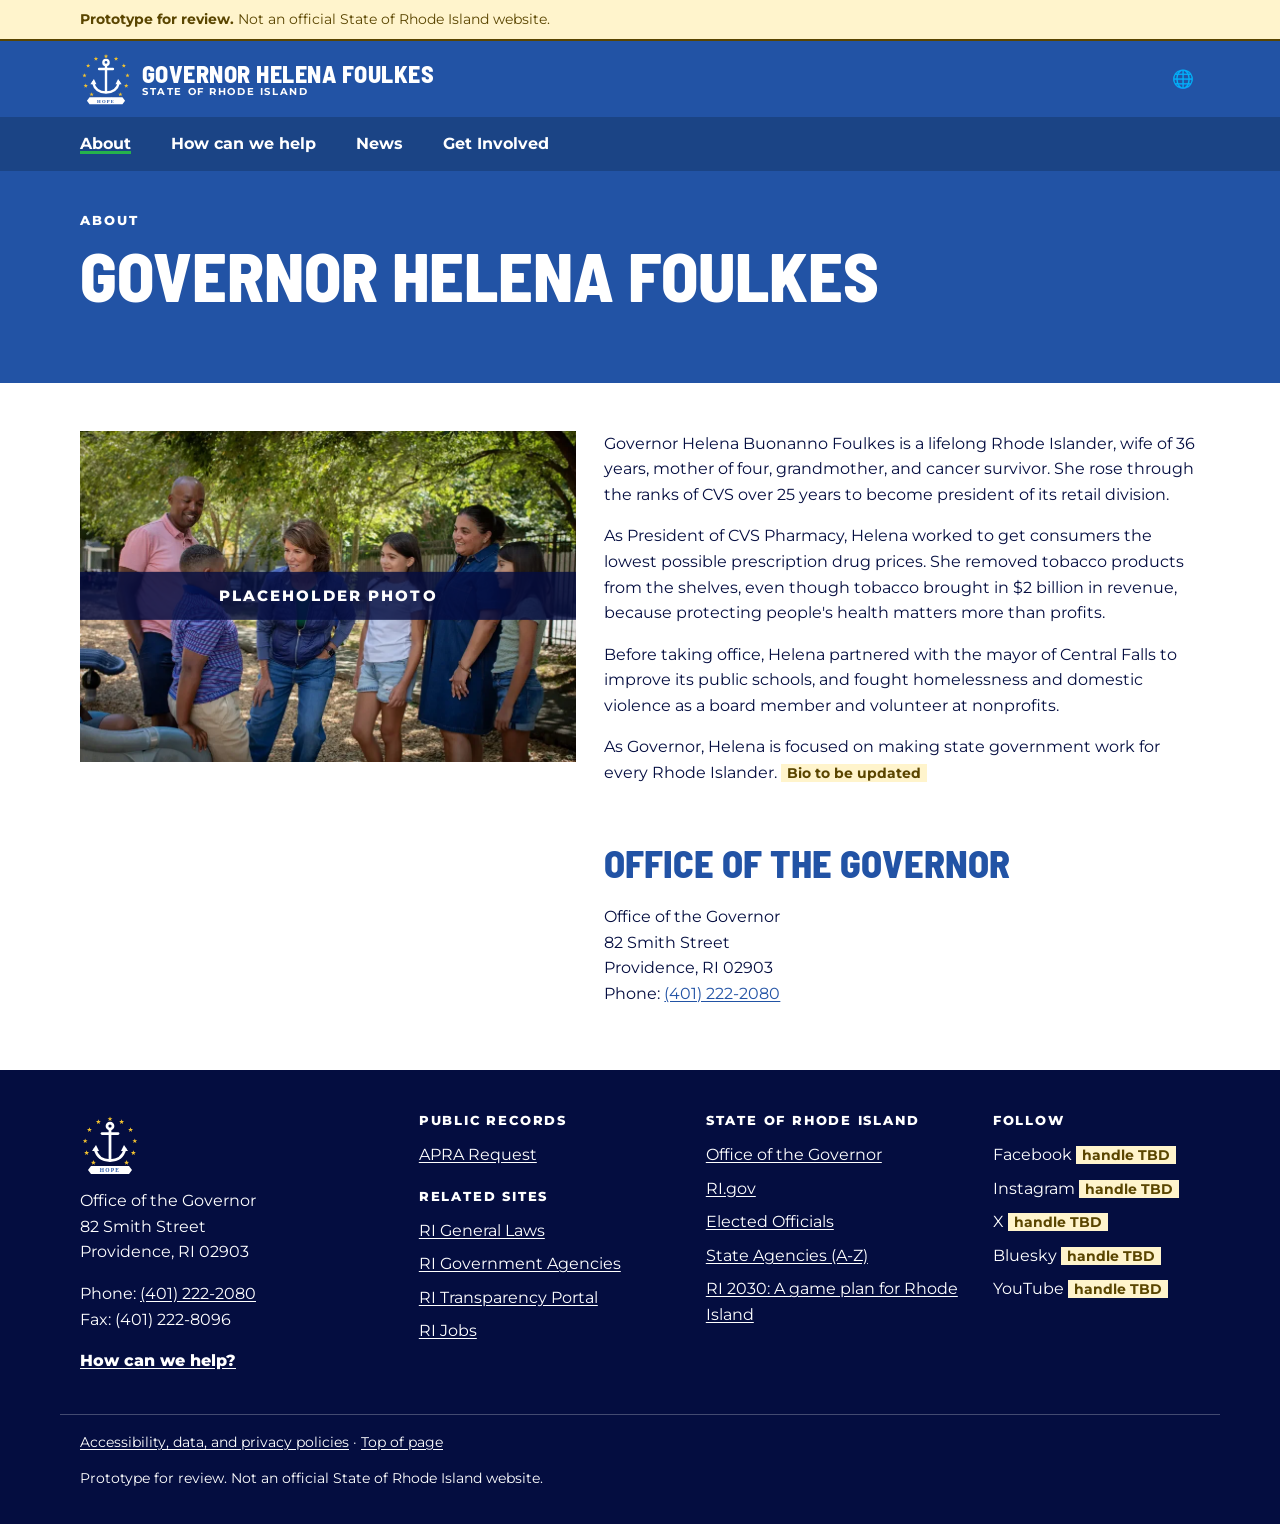
==== about/index.html @ f4bfc897 "First build of the governor.ri.gov prototype Home, About, How can we help, Invite the Governor, News" ====
<!doctype html>
<html lang="en" class="no-js">
<head>
<meta charset="utf-8">
<meta name="viewport" content="width=device-width, initial-scale=1, viewport-fit=cover">
<meta name="robots" content="noindex, nofollow">
<title>About | Governor Helena Foulkes</title>
<meta name="description" content="About Governor Helena Foulkes.">
<link rel="preconnect" href="https://fonts.googleapis.com">
<link rel="preconnect" href="https://fonts.gstatic.com" crossorigin>
<link rel="stylesheet" href="https://fonts.googleapis.com/css2?family=Barlow+Semi+Condensed:wght@600;800&family=Montserrat:wght@400;500;700;800&display=swap">
<link rel="icon" type="image/svg+xml" href="../assets/favicon.svg">
<link rel="stylesheet" href="../assets/site.css">
<script src="../assets/site.js" defer></script>
<script>window.gtranslateSettings={"default_language":"en","native_language_names":true,"languages":["en","ar","zh-CN","zh-TW","fr","it","pl","pt","es","vi","ht","km"],"wrapper_selector":".gtranslate_wrapper","select_language_label":"Language"}</script>
<script src="https://cdn.gtranslate.net/widgets/latest/dropdown.js" defer></script>
</head>
<body>
<a class="skip" href="#main">Skip to main content</a>

<section class="proto-banner" aria-label="Prototype notice">
  <div class="wrap"><strong>Prototype for review.</strong> Not an official State of Rhode Island website.</div>
</section>

<header class="top">
  <div class="wrap top-row">
    <a class="brand" href="../">
      <img src="../assets/logo-on-blue.svg" alt="" width="52" height="54">
      <span class="brand-text"><span class="brand-name">Governor Helena Foulkes</span><span class="brand-sub">State of Rhode Island</span></span>
    </a>
    <div class="top-tools">
      <div class="lang-picker" role="group" aria-label="Translate this page"><span class="lang-icon" aria-hidden="true">&#127760;</span><div class="gtranslate_wrapper"></div></div>
      <button class="menu-btn" type="button" aria-expanded="false" aria-controls="site-nav">Menu</button>
    </div>
  </div>
  <nav id="site-nav" class="site-nav" aria-label="Main">
    <div class="wrap">
      <ul>
          <li><a href="../about/" aria-current="page">About</a></li>
          <li><a href="../how-can-we-help/">How can we help</a></li>
          <li><a href="../news/">News</a></li>
          <li><a href="../get-involved/">Get Involved</a></li>
      </ul>
    </div>
  </nav>
</header>

<main id="main" tabindex="-1">

<section class="page-head"><div class="wrap"><p class="eyebrow">About</p><h1>Governor Helena Foulkes</h1></div></section>
<section class="band"><div class="wrap about-grid">
  <figure class="about-photo">
    <img src="../assets/img/about-placeholder.webp" alt="Placeholder photo of Governor Foulkes talking with a family at a park" width="1000" height="667">
    <figcaption class="ph-label">Placeholder photo</figcaption>
  </figure>
  <div class="prose">
    <p>Governor Helena Buonanno Foulkes is a lifelong Rhode Islander, wife of 36 years, mother of four, grandmother, and cancer survivor. She rose through the ranks of CVS over 25 years to become president of its retail division.</p>
    <p>As President of CVS Pharmacy, Helena worked to get consumers the lowest possible prescription drug prices. She removed tobacco products from the shelves, even though tobacco brought in $2 billion in revenue, because protecting people's health matters more than profits.</p>
    <p>Before taking office, Helena partnered with the mayor of Central Falls to improve its public schools, and fought homelessness and domestic violence as a board member and volunteer at nonprofits.</p>
    <p>As Governor, Helena is focused on making state government work for every Rhode Islander. <span class="ph">Bio to be updated</span></p>
    <h2>Office of the Governor</h2>
    <p>Office of the Governor<br>82 Smith Street<br>Providence, RI 02903<br>Phone: <a href="tel:+14012222080">(401) 222-2080</a></p>
  </div>
</div></section>

</main>

<footer class="foot">
  <div class="wrap foot-grid">
    <div class="foot-brand">
      <img src="../assets/logo-on-blue.svg" alt="" width="64" height="66">
      <p class="foot-office">Office of the Governor<br>82 Smith Street<br>Providence, RI 02903</p>
      <p>Phone: <a href="tel:+14012222080">(401) 222-2080</a><br>Fax: (401) 222-8096</p>
      <p><a class="foot-cta" href="../how-can-we-help/">How can we help?</a></p>
    </div>
    <div>
      <h2 class="foot-h">Public records</h2>
      <ul><li><a href="https://governor.ri.gov/apra-request">APRA Request</a></li></ul>
      <h2 class="foot-h">Related sites</h2>
      <ul><li><a href="http://webserver.rilin.state.ri.us/Statutes/">RI General Laws</a></li><li><a href="https://www.ri.gov/guide/">RI Government Agencies</a></li><li><a href="http://www.transparency.ri.gov/">RI Transparency Portal</a></li><li><a href="https://www.employri.org/">RI Jobs</a></li></ul>
    </div>
    <div>
      <h2 class="foot-h">State of Rhode Island</h2>
      <ul><li><a href="../">Office of the Governor</a></li><li><a href="https://www.ri.gov/">RI.gov</a></li><li><a href="https://www.ri.gov/guide/">Elected Officials</a></li><li><a href="https://www.ri.gov/guide/">State Agencies (A-Z)</a></li><li><a href="https://rhodeisland2030.ri.gov/">RI 2030: A game plan for Rhode Island</a></li></ul>
    </div>
    <div>
      <h2 class="foot-h">Follow</h2>
      <ul class="social">
        <li>Facebook <span class="ph">handle TBD</span></li>
        <li>Instagram <span class="ph">handle TBD</span></li>
        <li>X <span class="ph">handle TBD</span></li>
        <li>Bluesky <span class="ph">handle TBD</span></li>
        <li>YouTube <span class="ph">handle TBD</span></li>
      </ul>
    </div>
  </div>
  <div class="wrap foot-legal">
    <p><a href="https://www.ri.gov/policies/">Accessibility, data, and privacy policies</a> · <a href="#main">Top of page</a></p>
    <p>Prototype for review. Not an official State of Rhode Island website.</p>
  </div>
</footer>
</body>
</html>
---- assets/site.css ----
/* governor.ri.gov prototype. Mobile first. All text/background pairs meet WCAG 2.1 AA:
   white on --blue 7.4:1, white on --navy 18.5:1, --navy on --green 6.7:1, --blue on --lav 5.3:1,
   --muted on white 7.6:1, --warn-fg on --warn-bg 8.6:1. */
:root{
  --blue:#2253A5; --blue-dk:#1B4485; --navy:#040D40; --green:#26B34C; --green-lt:#9FE3B1;
  --lav:#D6D9EB; --lav-soft:#EEF0F7; --white:#FFFFFF; --muted:#4A5278; --line:#C4C9DE;
  --warn-bg:#FFF4CC; --warn-fg:#5A4500; --err:#B3261E; --gold:#F2C230;
  --display:"Barlow Semi Condensed","Arial Narrow",sans-serif;
  --body:"Montserrat",system-ui,-apple-system,"Segoe UI",sans-serif;
}
*,*::before,*::after{box-sizing:border-box}
html{-webkit-text-size-adjust:100%}
body{margin:0;background:var(--white);color:var(--navy);font-family:var(--body);font-size:1rem;line-height:1.6}
img{max-width:100%;height:auto;display:block}
a{color:var(--blue);text-underline-offset:.15em}
a:hover{color:var(--blue-dk)}
:focus-visible{outline:3px solid var(--navy);outline-offset:2px;box-shadow:0 0 0 6px var(--gold)}
h1,h2,h3{font-family:var(--display);font-weight:800;line-height:1.08;margin:0 0 .5em;text-wrap:balance}
h1{font-size:clamp(2.4rem,7vw,4.25rem);text-transform:uppercase}
h2{font-size:clamp(1.7rem,4vw,2.4rem);text-transform:uppercase;color:var(--blue)}
h3{font-size:1.35rem}
p{margin:0 0 1em}
.wrap{max-width:1160px;margin:0 auto;padding:0 20px}
.narrow{max-width:820px}
.skip{position:absolute;left:-9999px;top:8px;z-index:100;background:var(--white);color:var(--navy);padding:10px 14px;font-weight:700}
.skip:focus{left:12px}
.sr{position:absolute;width:1px;height:1px;overflow:hidden;clip:rect(0 0 0 0);white-space:nowrap}
.ph{background:var(--warn-bg);color:var(--warn-fg);font-size:.85em;font-weight:700;padding:1px 6px;white-space:nowrap}

/* prototype banner */
.proto-banner{background:var(--warn-bg);color:var(--warn-fg);font-size:.9rem;padding:8px 0;border-bottom:2px solid var(--warn-fg)}

/* header */
.top{background:var(--blue);color:var(--white)}
.top-row{display:flex;align-items:center;justify-content:space-between;gap:12px;min-height:76px}
.brand{display:flex;align-items:center;gap:12px;color:var(--white);text-decoration:none}
.brand:hover{color:var(--white)}
.brand img{width:40px;height:auto;flex:none}
.brand{gap:10px;min-width:0}
.brand-text{display:flex;flex-direction:column;line-height:1.05}
.brand-name{font-family:var(--display);font-weight:800;font-size:1.05rem;text-transform:uppercase;letter-spacing:.02em}
.brand-sub{font-size:.62rem;font-weight:700;letter-spacing:.16em;text-transform:uppercase;color:var(--white)}
.top-tools{display:flex;align-items:center;gap:10px}
.lang-picker{display:flex;align-items:center;gap:6px}
.lang-icon{font-size:1.1rem}
.gtranslate_wrapper select{font:inherit;font-size:.85rem;padding:8px 6px;max-width:9.5rem;border:2px solid var(--white);background:var(--blue);color:var(--white);border-radius:0}
.gtranslate_wrapper select option{color:var(--navy);background:var(--white)}
.menu-btn{font:inherit;font-weight:800;font-size:.8rem;letter-spacing:.1em;text-transform:uppercase;background:transparent;color:var(--white);border:2px solid var(--white);padding:9px 14px;cursor:pointer;min-height:44px}
.menu-btn[aria-expanded="true"]{background:var(--white);color:var(--blue)}
.site-nav{background:var(--navy);display:none}
.site-nav.open{display:block}
.site-nav ul{list-style:none;margin:0;padding:6px 0 12px}
.site-nav a{display:block;color:var(--white);text-decoration:none;font-weight:700;padding:14px 0;border-bottom:1px solid rgba(255,255,255,.18)}
.site-nav a[aria-current]{text-decoration:underline;text-decoration-thickness:3px;text-decoration-color:var(--green)}
.no-js .site-nav{display:block}
@media (min-width:900px){
  .brand img{width:52px}
  .brand-name{font-size:1.5rem}
  .menu-btn{display:none}
  .site-nav{display:block;background:var(--blue-dk)}
  .site-nav ul{display:flex;gap:4px;padding:0}
  .site-nav a{border:0;padding:14px 18px}
  .site-nav a:hover{background:var(--navy)}
  .site-nav li:first-child a{padding-left:0}
}

/* buttons */
.btn{display:inline-flex;align-items:center;justify-content:center;font-family:var(--body);font-weight:800;text-transform:uppercase;font-size:.85rem;letter-spacing:.04em;padding:14px 24px;min-height:48px;border:0;border-radius:0;cursor:pointer;text-decoration:none;line-height:1.2;text-align:center}
.btn-green{background:var(--green);color:var(--navy)}
.btn-green:hover{background:var(--green-lt);color:var(--navy)}
.btn-blue{background:var(--blue);color:var(--white)}
.btn-blue:hover{background:var(--navy);color:var(--white)}
.btn-ghost{background:transparent;color:var(--white);box-shadow:inset 0 0 0 2px var(--white)}
.btn-ghost:hover{background:var(--white);color:var(--blue)}

/* hero */
.hero{background:var(--blue);color:var(--white);padding:36px 0 0;overflow:hidden}
.hero-grid{display:grid;gap:28px}
.hero h1{color:var(--white);margin-bottom:.3em}
.hero .lead{font-size:1.15rem;max-width:34rem}
.hero-ctas{display:flex;flex-wrap:wrap;gap:12px;margin:22px 0 8px}
.hero-photo{position:relative;margin:0;justify-self:center;max-width:300px}
@media (min-width:900px){.hero-photo{max-width:420px}}
.hero-photo img{width:100%}
.ph-label{position:absolute;left:0;right:0;top:50%;transform:translateY(-50%);text-align:center;background:rgba(4,13,64,.82);color:var(--white);font-weight:800;text-transform:uppercase;letter-spacing:.14em;padding:12px 8px;font-size:.95rem}
@media (min-width:900px){
  .hero{padding-top:56px}
  .hero-grid{grid-template-columns:1.2fr .8fr;align-items:end}
  .hero-copy{padding-bottom:64px}
}

/* sections */
.band{padding:48px 0}
.band-lav{background:var(--lav-soft)}
.page-head{background:var(--blue);color:var(--white);padding:40px 0 36px}
.page-head h1{color:var(--white)}
.page-head .lead{font-size:1.1rem;max-width:44rem;margin:0}
.page-head a{color:var(--white)}
.eyebrow{font-weight:800;font-size:.8rem;letter-spacing:.16em;text-transform:uppercase;margin-bottom:8px}
.lead-sm{font-size:1.05rem;color:var(--muted);max-width:44rem}
.prose{max-width:44rem}
.prose h2{margin-top:1.5em}

/* cards */
.cards{display:grid;gap:16px;margin-top:20px}
@media (min-width:700px){.cards{grid-template-columns:repeat(3,1fr)}.cards-2{grid-template-columns:repeat(2,1fr)}}
.card{display:flex;flex-direction:column;background:var(--white);border:2px solid var(--lav);padding:22px;text-decoration:none;color:var(--navy);min-height:100%}
a.card:hover{border-color:var(--blue)}
.card h3{color:var(--blue);margin-bottom:.35em}
.card p{color:var(--navy)}
.card-cta{margin-top:auto;font-weight:800;text-transform:uppercase;font-size:.85rem;letter-spacing:.04em;color:var(--blue)}
.card-static{border-color:var(--line)}

/* news */
.news-list{list-style:none;padding:0;margin:20px 0}
.news-item{border-top:2px solid var(--lav);padding:18px 0}
.news-item h3{margin:.1em 0 .3em}
.news-date{font-weight:700;color:var(--muted);font-size:.9rem;margin:0}
.page-head .news-date{color:var(--white)}
.more{font-weight:800;text-transform:uppercase;font-size:.9rem}
.link-list{list-style:none;padding:0;margin:0}
.link-list li{padding:8px 0;border-bottom:1px solid var(--lav)}
@media (min-width:700px){.link-list.cols{columns:2;column-gap:32px}}

/* about */
.about-grid{display:grid;gap:28px}
.about-photo{position:relative;margin:0}
@media (min-width:900px){.about-grid{grid-template-columns:1fr 1.2fr;align-items:start}}

/* accordions */
.acc{border-bottom:2px solid var(--lav)}
.acc summary{cursor:pointer;padding:16px 36px 16px 0;position:relative;list-style:none}
.acc summary::-webkit-details-marker{display:none}
.acc summary::after{content:"+";position:absolute;right:6px;top:10px;font-size:1.6rem;font-weight:800;color:var(--blue)}
.acc[open] summary::after{content:"\2212"}
.acc summary h3{display:inline;margin:0;font-size:1.25rem;color:var(--navy)}
.acc .link-list{padding:0 0 16px}

/* forms */
.call-box{background:var(--white);border-left:6px solid var(--green);padding:18px 22px;margin:0 0 28px}
.call-box h2{font-size:1.5rem}
.form-wrap{background:var(--white);border:2px solid var(--lav);padding:22px;margin:0 0 28px}
.proto-note{background:var(--warn-bg);color:var(--warn-fg);padding:10px 12px;font-size:.92rem}
.req{color:var(--err);font-weight:800}
.opt{color:var(--muted);font-weight:500;font-size:.9em}
.req-key{font-size:.9rem;color:var(--muted)}
.fields{display:grid;gap:18px;margin-bottom:22px}
@media (min-width:700px){.fields{grid-template-columns:1fr 1fr}.field.full{grid-column:1/-1}}
.field label,.field legend{display:block;font-weight:700;margin-bottom:6px}
.field.group{border:0;padding:0;margin:0}
.hint{color:var(--muted);font-size:.9rem;margin:-2px 0 8px}
input[type=text],input[type=email],input[type=tel],input[type=date],input[type=time],input[type=number],select,textarea{width:100%;font:inherit;font-size:1rem;padding:12px;border:2px solid var(--muted);border-radius:0;background:var(--white);color:var(--navy);min-height:48px}
input[type=file]{font:inherit;font-size:.95rem;max-width:100%}
.choices{display:grid;gap:8px}
.choice{display:flex;gap:10px;align-items:center;font-weight:500;min-height:32px}
.choice input{width:20px;height:20px;accent-color:var(--blue)}
[aria-invalid="true"]{border-color:var(--err)!important}
.field-err{color:var(--err);font-weight:700;font-size:.92rem;margin:6px 0 0}
.err-summary{border:3px solid var(--err);padding:14px 18px;margin-bottom:20px}
.err-summary h3{color:var(--err);font-size:1.2rem}
.err-summary ul{margin:0;padding-left:20px}
.confirm{border-left:6px solid var(--green);background:var(--lav-soft);padding:18px 22px}
.confirm h3{color:var(--blue)}

/* footer */
.foot{background:var(--navy);color:var(--white);padding:44px 0 20px;margin-top:0}
.foot a{color:var(--white)}
.foot-grid{display:grid;gap:28px}
@media (min-width:700px){.foot-grid{grid-template-columns:1.2fr 1fr 1fr .8fr}}
.foot-brand img{width:60px;margin-bottom:12px}
.foot-h{font-family:var(--body);font-size:.8rem;letter-spacing:.14em;color:var(--white);margin:0 0 10px}
.foot ul{list-style:none;padding:0;margin:0 0 18px}
.foot li{padding:4px 0}
.foot .ph{background:var(--warn-bg);color:var(--warn-fg)}
.foot-cta{font-weight:800}
.foot-legal{border-top:1px solid rgba(255,255,255,.25);margin-top:24px;padding-top:16px;font-size:.88rem}

@media (prefers-reduced-motion:reduce){*{transition:none!important;animation:none!important;scroll-behavior:auto!important}}
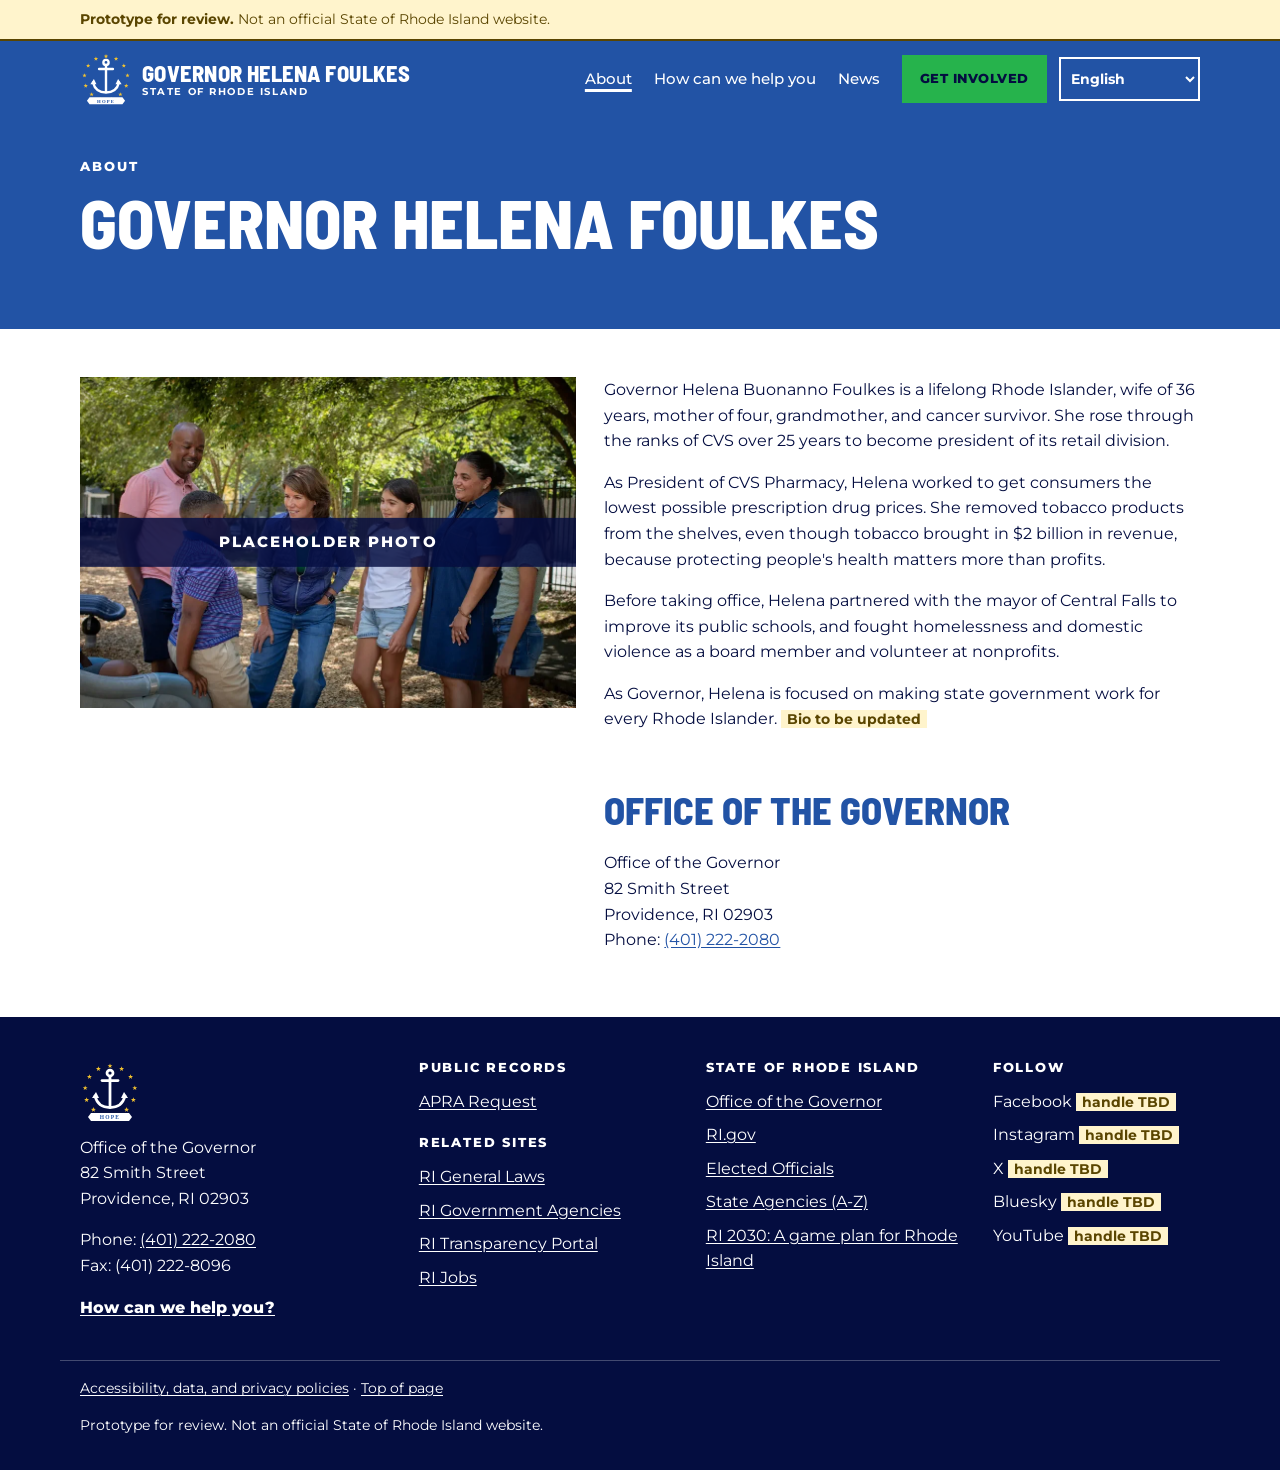
==== commit bc9e6dab: "Round 1 feedback: header, copy and language picker - Menu moved into the blue header row, like helen" ====
--- a/about/index.html
+++ b/about/index.html
@@ -12,8 +12,7 @@
 <link rel="icon" type="image/svg+xml" href="../assets/favicon.svg">
 <link rel="stylesheet" href="../assets/site.css">
 <script src="../assets/site.js" defer></script>
-<script>window.gtranslateSettings={"default_language":"en","native_language_names":true,"languages":["en","ar","zh-CN","zh-TW","fr","it","pl","pt","es","vi","ht","km"],"wrapper_selector":".gtranslate_wrapper","select_language_label":"Language"}</script>
-<script src="https://cdn.gtranslate.net/widgets/latest/dropdown.js" defer></script>
+<script src="../assets/translate.js" defer></script>
 </head>
 <body>
 <a class="skip" href="#main">Skip to main content</a>
@@ -28,21 +27,20 @@
       <img src="../assets/logo-on-blue.svg" alt="" width="52" height="54">
       <span class="brand-text"><span class="brand-name">Governor Helena Foulkes</span><span class="brand-sub">State of Rhode Island</span></span>
     </a>
+    <nav id="site-nav" class="site-nav" aria-label="Main">
+      <ul>
+          <li><a href="../about/" aria-current="page">About</a></li>
+          <li><a href="../how-can-we-help/">How can we help you</a></li>
+          <li><a href="../news/">News</a></li>
+          <li><a class="btn btn-green nav-cta" href="../get-involved/">Get Involved</a></li>
+      </ul>
+    </nav>
     <div class="top-tools">
-      <div class="lang-picker" role="group" aria-label="Translate this page"><span class="lang-icon" aria-hidden="true">&#127760;</span><div class="gtranslate_wrapper"></div></div>
+      <label class="sr" for="lang-select">Translate this page</label><select id="lang-select" class="lang-select notranslate" translate="no"><option value="en" lang="en">English</option><option value="ar" lang="ar">العربية</option><option value="zh-CN" lang="zh-CN">简体中文</option><option value="zh-TW" lang="zh-TW">繁體中文</option><option value="fr" lang="fr">Français</option><option value="it" lang="it">Italiano</option><option value="pl" lang="pl">Polski</option><option value="pt" lang="pt">Português</option><option value="es" lang="es">Español</option><option value="vi" lang="vi">Tiếng Việt</option><option value="ht" lang="ht">Kreyòl ayisyen</option><option value="km" lang="km">ភាសាខ្មែរ</option></select>
       <button class="menu-btn" type="button" aria-expanded="false" aria-controls="site-nav">Menu</button>
     </div>
   </div>
-  <nav id="site-nav" class="site-nav" aria-label="Main">
-    <div class="wrap">
-      <ul>
-          <li><a href="../about/" aria-current="page">About</a></li>
-          <li><a href="../how-can-we-help/">How can we help</a></li>
-          <li><a href="../news/">News</a></li>
-          <li><a href="../get-involved/">Get Involved</a></li>
-      </ul>
-    </div>
-  </nav>
+  <div id="google_translate_element" hidden></div>
 </header>
 
 <main id="main" tabindex="-1">
@@ -71,7 +69,7 @@
       <img src="../assets/logo-on-blue.svg" alt="" width="64" height="66">
       <p class="foot-office">Office of the Governor<br>82 Smith Street<br>Providence, RI 02903</p>
       <p>Phone: <a href="tel:+14012222080">(401) 222-2080</a><br>Fax: (401) 222-8096</p>
-      <p><a class="foot-cta" href="../how-can-we-help/">How can we help?</a></p>
+      <p><a class="foot-cta" href="../how-can-we-help/">How can we help you?</a></p>
     </div>
     <div>
       <h2 class="foot-h">Public records</h2>
--- a/assets/site.css
+++ b/assets/site.css
@@ -30,39 +30,43 @@
 /* prototype banner */
 .proto-banner{background:var(--warn-bg);color:var(--warn-fg);font-size:.9rem;padding:8px 0;border-bottom:2px solid var(--warn-fg)}
 
-/* header */
-.top{background:var(--blue);color:var(--white)}
-.top-row{display:flex;align-items:center;justify-content:space-between;gap:12px;min-height:76px}
-.brand{display:flex;align-items:center;gap:12px;color:var(--white);text-decoration:none}
+/* header: one blue row like helenatransition.com. Brand left, menu right. */
+.top{background:var(--blue);color:var(--white);position:relative;z-index:20}
+.top-row{display:flex;align-items:center;gap:12px;min-height:76px}
+.brand{display:flex;align-items:center;gap:10px;color:var(--white);text-decoration:none;min-width:0;margin-right:auto}
 .brand:hover{color:var(--white)}
-.brand img{width:40px;height:auto;flex:none}
-.brand{gap:10px;min-width:0}
+.brand img{width:34px;height:auto;flex:none}
 .brand-text{display:flex;flex-direction:column;line-height:1.05}
-.brand-name{font-family:var(--display);font-weight:800;font-size:1.05rem;text-transform:uppercase;letter-spacing:.02em}
+.brand-name{font-family:var(--display);font-weight:800;font-size:.98rem;text-transform:uppercase;letter-spacing:.02em}
 .brand-sub{font-size:.62rem;font-weight:700;letter-spacing:.16em;text-transform:uppercase;color:var(--white)}
-.top-tools{display:flex;align-items:center;gap:10px}
-.lang-picker{display:flex;align-items:center;gap:6px}
-.lang-icon{font-size:1.1rem}
-.gtranslate_wrapper select{font:inherit;font-size:.85rem;padding:8px 6px;max-width:9.5rem;border:2px solid var(--white);background:var(--blue);color:var(--white);border-radius:0}
-.gtranslate_wrapper select option{color:var(--navy);background:var(--white)}
-.menu-btn{font:inherit;font-weight:800;font-size:.8rem;letter-spacing:.1em;text-transform:uppercase;background:transparent;color:var(--white);border:2px solid var(--white);padding:9px 14px;cursor:pointer;min-height:44px}
+.top-tools{display:flex;align-items:center;gap:8px;flex:none}
+.lang-select{font:inherit;font-size:.8rem;font-weight:700;padding:8px 4px;min-height:44px;width:6.4rem;border:2px solid var(--white);background:var(--blue);color:var(--white);border-radius:0;cursor:pointer}
+.lang-select option{color:var(--navy);background:var(--white)}
+.menu-btn{font:inherit;font-weight:800;font-size:.75rem;letter-spacing:.08em;text-transform:uppercase;background:transparent;color:var(--white);border:2px solid var(--white);padding:9px 10px;cursor:pointer;min-height:44px}
 .menu-btn[aria-expanded="true"]{background:var(--white);color:var(--blue)}
-.site-nav{background:var(--navy);display:none}
+.site-nav{display:none;position:absolute;left:0;right:0;top:100%;background:var(--blue);border-top:1px solid rgba(255,255,255,.35);padding:4px 20px 16px}
 .site-nav.open{display:block}
-.site-nav ul{list-style:none;margin:0;padding:6px 0 12px}
-.site-nav a{display:block;color:var(--white);text-decoration:none;font-weight:700;padding:14px 0;border-bottom:1px solid rgba(255,255,255,.18)}
-.site-nav a[aria-current]{text-decoration:underline;text-decoration-thickness:3px;text-decoration-color:var(--green)}
-.no-js .site-nav{display:block}
-@media (min-width:900px){
+.site-nav ul{list-style:none;margin:0;padding:0}
+.site-nav a{display:block;color:var(--white);text-decoration:none;font-weight:700;padding:14px 0;border-bottom:1px solid rgba(255,255,255,.25)}
+.site-nav a[aria-current]{text-decoration:underline;text-decoration-thickness:3px;text-underline-offset:.3em}
+.site-nav a.nav-cta{display:inline-flex;margin-top:14px;padding:12px 20px;border:0;color:var(--navy)}
+.no-js .site-nav{display:block;position:static}
+@media (min-width:960px){
   .brand img{width:52px}
-  .brand-name{font-size:1.5rem}
+  .brand-name{font-size:1.4rem}
+  .lang-select{width:auto;max-width:9rem;font-size:.85rem;padding:8px 6px}
   .menu-btn{display:none}
-  .site-nav{display:block;background:var(--blue-dk)}
-  .site-nav ul{display:flex;gap:4px;padding:0}
-  .site-nav a{border:0;padding:14px 18px}
-  .site-nav a:hover{background:var(--navy)}
-  .site-nav li:first-child a{padding-left:0}
+  .site-nav{display:block;position:static;background:none;border:0;padding:0}
+  .site-nav ul{display:flex;align-items:center;gap:22px}
+  .site-nav a{border:0;padding:8px 0;font-weight:500;font-size:.95rem}
+  .site-nav a:hover{text-decoration:underline}
+  .site-nav a.nav-cta{margin:0;padding:12px 18px;font-weight:800;font-size:.8rem}
+  .site-nav a.nav-cta:hover{text-decoration:none}
 }
+/* hide Google Translate's own toolbar */
+.skiptranslate iframe,.goog-te-banner-frame,#goog-gt-tt{display:none!important}
+body{top:0!important}
+.goog-text-highlight{background:none!important;box-shadow:none!important}
 
 /* buttons */
 .btn{display:inline-flex;align-items:center;justify-content:center;font-family:var(--body);font-weight:800;text-transform:uppercase;font-size:.85rem;letter-spacing:.04em;padding:14px 24px;min-height:48px;border:0;border-radius:0;cursor:pointer;text-decoration:none;line-height:1.2;text-align:center}
@@ -79,7 +83,7 @@
 .hero h1{color:var(--white);margin-bottom:.3em}
 .hero .lead{font-size:1.15rem;max-width:34rem}
 .hero-ctas{display:flex;flex-wrap:wrap;gap:12px;margin:22px 0 8px}
-.hero-photo{position:relative;margin:0;justify-self:center;max-width:300px}
+.hero-photo{margin:0;justify-self:center;max-width:300px}
 @media (min-width:900px){.hero-photo{max-width:420px}}
 .hero-photo img{width:100%}
 .ph-label{position:absolute;left:0;right:0;top:50%;transform:translateY(-50%);text-align:center;background:rgba(4,13,64,.82);color:var(--white);font-weight:800;text-transform:uppercase;letter-spacing:.14em;padding:12px 8px;font-size:.95rem}
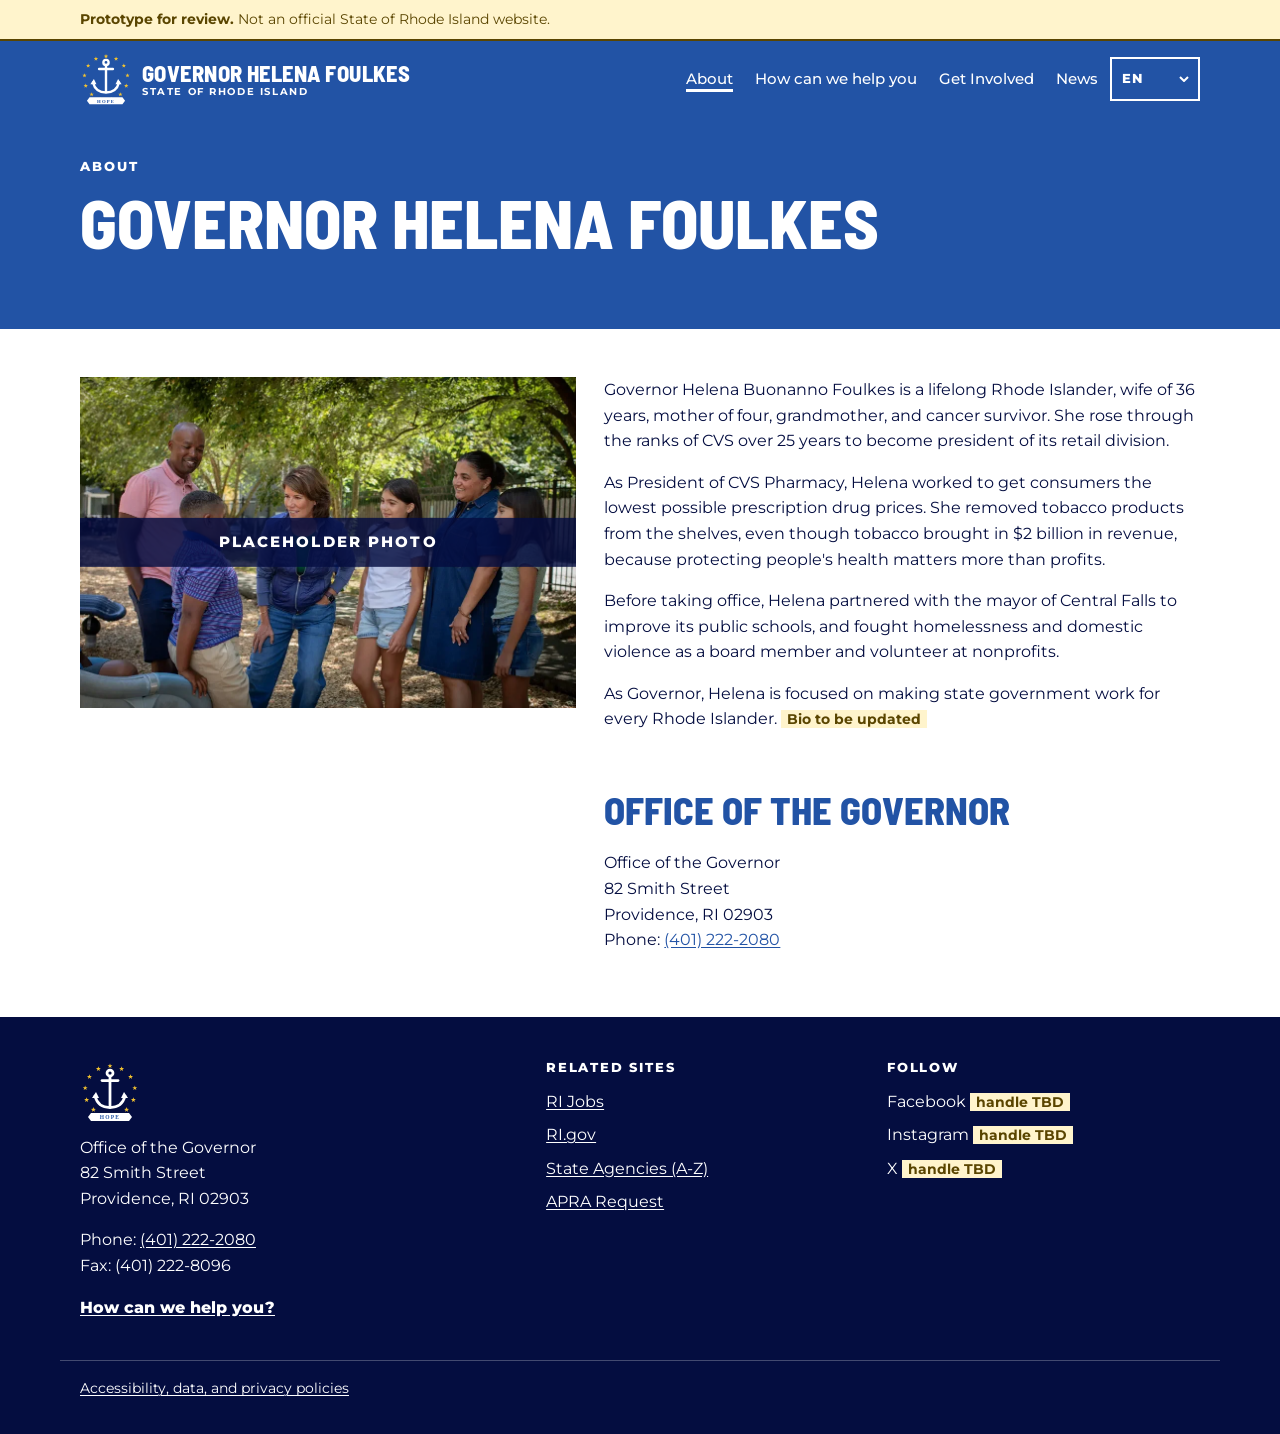
==== commit cac1a861: "Round 2 feedback: header, hero, footer, tab titles - Menu order About, How can we help you, Get Invo" ====
--- a/about/index.html
+++ b/about/index.html
@@ -9,7 +9,7 @@
 <link rel="preconnect" href="https://fonts.googleapis.com">
 <link rel="preconnect" href="https://fonts.gstatic.com" crossorigin>
 <link rel="stylesheet" href="https://fonts.googleapis.com/css2?family=Barlow+Semi+Condensed:wght@600;800&family=Montserrat:wght@400;500;700;800&display=swap">
-<link rel="icon" type="image/svg+xml" href="../assets/favicon.svg">
+<link rel="icon" type="image/svg+xml" href="../assets/logo-on-white.svg">
 <link rel="stylesheet" href="../assets/site.css">
 <script src="../assets/site.js" defer></script>
 <script src="../assets/translate.js" defer></script>
@@ -31,12 +31,12 @@
       <ul>
           <li><a href="../about/" aria-current="page">About</a></li>
           <li><a href="../how-can-we-help/">How can we help you</a></li>
+          <li><a href="../get-involved/">Get Involved</a></li>
           <li><a href="../news/">News</a></li>
-          <li><a class="btn btn-green nav-cta" href="../get-involved/">Get Involved</a></li>
       </ul>
     </nav>
     <div class="top-tools">
-      <label class="sr" for="lang-select">Translate this page</label><select id="lang-select" class="lang-select notranslate" translate="no"><option value="en" lang="en">English</option><option value="ar" lang="ar">العربية</option><option value="zh-CN" lang="zh-CN">简体中文</option><option value="zh-TW" lang="zh-TW">繁體中文</option><option value="fr" lang="fr">Français</option><option value="it" lang="it">Italiano</option><option value="pl" lang="pl">Polski</option><option value="pt" lang="pt">Português</option><option value="es" lang="es">Español</option><option value="vi" lang="vi">Tiếng Việt</option><option value="ht" lang="ht">Kreyòl ayisyen</option><option value="km" lang="km">ភាសាខ្មែរ</option></select>
+      <label class="sr" for="lang-select">Translate this page</label><select id="lang-select" class="lang-select notranslate" translate="no"><option value="en" lang="en" title="English">EN</option><option value="ar" lang="ar" title="العربية">AR</option><option value="zh-CN" lang="zh-CN" title="简体中文">ZH</option><option value="zh-TW" lang="zh-TW" title="繁體中文">ZH-TW</option><option value="fr" lang="fr" title="Français">FR</option><option value="it" lang="it" title="Italiano">IT</option><option value="pl" lang="pl" title="Polski">PL</option><option value="pt" lang="pt" title="Português">PT</option><option value="es" lang="es" title="Español">ES</option><option value="vi" lang="vi" title="Tiếng Việt">VI</option><option value="ht" lang="ht" title="Kreyòl ayisyen">HT</option><option value="km" lang="km" title="ភាសាខ្មែរ">KM</option></select>
       <button class="menu-btn" type="button" aria-expanded="false" aria-controls="site-nav">Menu</button>
     </div>
   </div>
@@ -72,14 +72,13 @@
       <p><a class="foot-cta" href="../how-can-we-help/">How can we help you?</a></p>
     </div>
     <div>
-      <h2 class="foot-h">Public records</h2>
-      <ul><li><a href="https://governor.ri.gov/apra-request">APRA Request</a></li></ul>
       <h2 class="foot-h">Related sites</h2>
-      <ul><li><a href="http://webserver.rilin.state.ri.us/Statutes/">RI General Laws</a></li><li><a href="https://www.ri.gov/guide/">RI Government Agencies</a></li><li><a href="http://www.transparency.ri.gov/">RI Transparency Portal</a></li><li><a href="https://www.employri.org/">RI Jobs</a></li></ul>
-    </div>
-    <div>
-      <h2 class="foot-h">State of Rhode Island</h2>
-      <ul><li><a href="../">Office of the Governor</a></li><li><a href="https://www.ri.gov/">RI.gov</a></li><li><a href="https://www.ri.gov/guide/">Elected Officials</a></li><li><a href="https://www.ri.gov/guide/">State Agencies (A-Z)</a></li><li><a href="https://rhodeisland2030.ri.gov/">RI 2030: A game plan for Rhode Island</a></li></ul>
+      <ul>
+        <li><a href="https://www.employri.org/">RI Jobs</a></li>
+        <li><a href="https://www.ri.gov/">RI.gov</a></li>
+        <li><a href="https://www.ri.gov/guide/">State Agencies (A-Z)</a></li>
+        <li><a href="https://governor.ri.gov/apra-request">APRA Request</a></li>
+      </ul>
     </div>
     <div>
       <h2 class="foot-h">Follow</h2>
@@ -87,14 +86,11 @@
         <li>Facebook <span class="ph">handle TBD</span></li>
         <li>Instagram <span class="ph">handle TBD</span></li>
         <li>X <span class="ph">handle TBD</span></li>
-        <li>Bluesky <span class="ph">handle TBD</span></li>
-        <li>YouTube <span class="ph">handle TBD</span></li>
       </ul>
     </div>
   </div>
   <div class="wrap foot-legal">
-    <p><a href="https://www.ri.gov/policies/">Accessibility, data, and privacy policies</a> · <a href="#main">Top of page</a></p>
-    <p>Prototype for review. Not an official State of Rhode Island website.</p>
+    <p><a href="https://www.ri.gov/policies/">Accessibility, data, and privacy policies</a></p>
   </div>
 </footer>
 </body>
--- a/assets/site.css
+++ b/assets/site.css
@@ -40,7 +40,9 @@
 .brand-name{font-family:var(--display);font-weight:800;font-size:.98rem;text-transform:uppercase;letter-spacing:.02em}
 .brand-sub{font-size:.62rem;font-weight:700;letter-spacing:.16em;text-transform:uppercase;color:var(--white)}
 .top-tools{display:flex;align-items:center;gap:8px;flex:none}
-.lang-select{font:inherit;font-size:.8rem;font-weight:700;padding:8px 4px;min-height:44px;width:6.4rem;border:2px solid var(--white);background:var(--blue);color:var(--white);border-radius:0;cursor:pointer}
+.lang-select{-webkit-appearance:none;appearance:none;font:inherit;font-size:.8rem;font-weight:800;letter-spacing:.04em;padding:8px 26px 8px 10px;min-height:44px;width:auto;border:2px solid var(--white);background-color:var(--blue);color:var(--white);border-radius:0;cursor:pointer;
+  background-image:url("data:image/svg+xml,%3Csvg xmlns='http://www.w3.org/2000/svg' width='10' height='6'%3E%3Cpath d='M1 1l4 4 4-4' fill='none' stroke='%23fff' stroke-width='2'/%3E%3C/svg%3E");background-repeat:no-repeat;background-position:right 9px center}
+.lang-select:hover{background-color:var(--blue-dk)}
 .lang-select option{color:var(--navy);background:var(--white)}
 .menu-btn{font:inherit;font-weight:800;font-size:.75rem;letter-spacing:.08em;text-transform:uppercase;background:transparent;color:var(--white);border:2px solid var(--white);padding:9px 10px;cursor:pointer;min-height:44px}
 .menu-btn[aria-expanded="true"]{background:var(--white);color:var(--blue)}
@@ -49,19 +51,15 @@
 .site-nav ul{list-style:none;margin:0;padding:0}
 .site-nav a{display:block;color:var(--white);text-decoration:none;font-weight:700;padding:14px 0;border-bottom:1px solid rgba(255,255,255,.25)}
 .site-nav a[aria-current]{text-decoration:underline;text-decoration-thickness:3px;text-underline-offset:.3em}
-.site-nav a.nav-cta{display:inline-flex;margin-top:14px;padding:12px 20px;border:0;color:var(--navy)}
 .no-js .site-nav{display:block;position:static}
 @media (min-width:960px){
   .brand img{width:52px}
   .brand-name{font-size:1.4rem}
-  .lang-select{width:auto;max-width:9rem;font-size:.85rem;padding:8px 6px}
   .menu-btn{display:none}
   .site-nav{display:block;position:static;background:none;border:0;padding:0}
   .site-nav ul{display:flex;align-items:center;gap:22px}
   .site-nav a{border:0;padding:8px 0;font-weight:500;font-size:.95rem}
   .site-nav a:hover{text-decoration:underline}
-  .site-nav a.nav-cta{margin:0;padding:12px 18px;font-weight:800;font-size:.8rem}
-  .site-nav a.nav-cta:hover{text-decoration:none}
 }
 /* hide Google Translate's own toolbar */
 .skiptranslate iframe,.goog-te-banner-frame,#goog-gt-tt{display:none!important}
@@ -76,6 +74,7 @@
 .btn-blue:hover{background:var(--navy);color:var(--white)}
 .btn-ghost{background:transparent;color:var(--white);box-shadow:inset 0 0 0 2px var(--white)}
 .btn-ghost:hover{background:var(--white);color:var(--blue)}
+.btn-ghost:focus-visible{background:var(--white);color:var(--blue)}
 
 /* hero */
 .hero{background:var(--blue);color:var(--white);padding:36px 0 0;overflow:hidden}
@@ -170,7 +169,7 @@
 .foot{background:var(--navy);color:var(--white);padding:44px 0 20px;margin-top:0}
 .foot a{color:var(--white)}
 .foot-grid{display:grid;gap:28px}
-@media (min-width:700px){.foot-grid{grid-template-columns:1.2fr 1fr 1fr .8fr}}
+@media (min-width:700px){.foot-grid{grid-template-columns:1.4fr 1fr 1fr}}
 .foot-brand img{width:60px;margin-bottom:12px}
 .foot-h{font-family:var(--body);font-size:.8rem;letter-spacing:.14em;color:var(--white);margin:0 0 10px}
 .foot ul{list-style:none;padding:0;margin:0 0 18px}
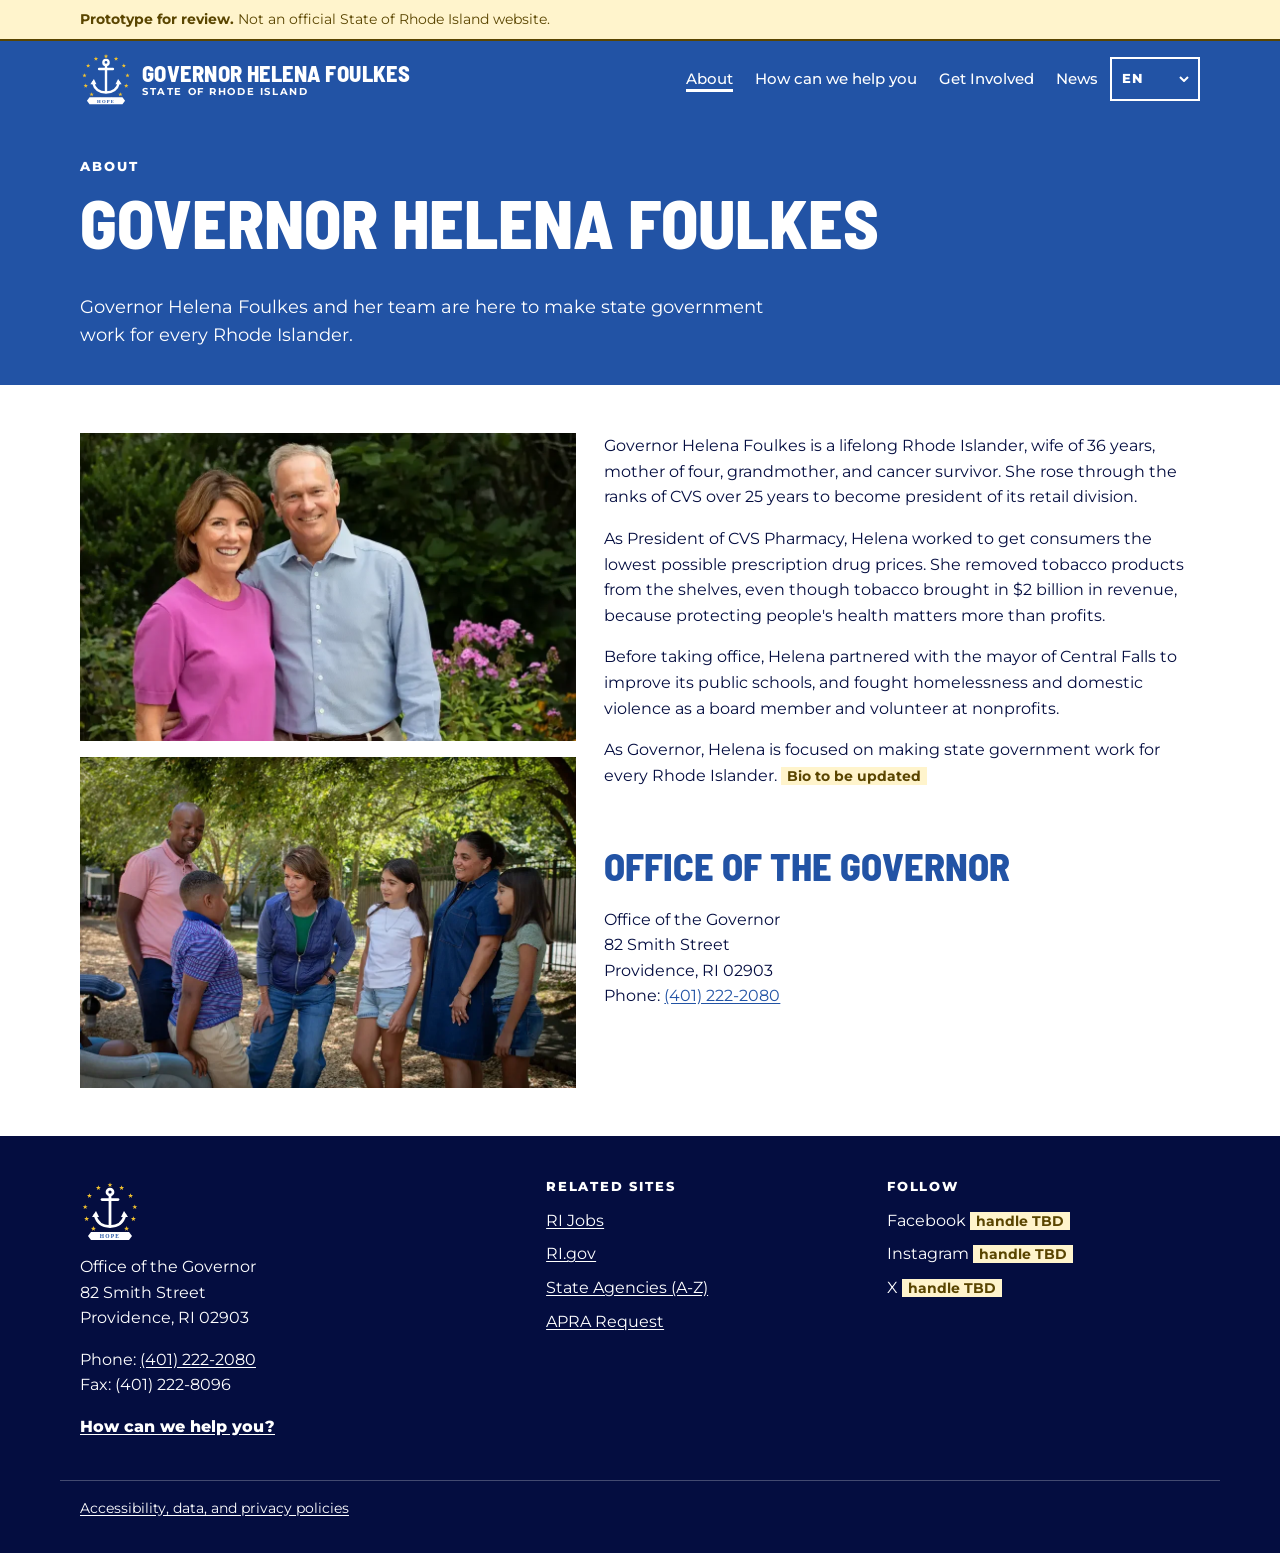
==== commit 67f982d5: "Round 3 feedback: About and How can we help you pages - About: subhead added, "Buonanno" removed, pl" ====
--- a/about/index.html
+++ b/about/index.html
@@ -45,14 +45,15 @@
 
 <main id="main" tabindex="-1">
 
-<section class="page-head"><div class="wrap"><p class="eyebrow">About</p><h1>Governor Helena Foulkes</h1></div></section>
+<section class="page-head"><div class="wrap"><p class="eyebrow">About</p><h1>Governor Helena Foulkes</h1>
+<p class="lead">Governor Helena Foulkes and her team are here to make state government work for every Rhode Islander.</p></div></section>
 <section class="band"><div class="wrap about-grid">
-  <figure class="about-photo">
-    <img src="../assets/img/about-placeholder.webp" alt="Placeholder photo of Governor Foulkes talking with a family at a park" width="1000" height="667">
-    <figcaption class="ph-label">Placeholder photo</figcaption>
-  </figure>
+  <div class="about-photos">
+    <img src="../assets/img/about-family.webp" alt="Governor Helena Foulkes with her husband, Bill" width="1000" height="620">
+    <img src="../assets/img/about-placeholder.webp" alt="Governor Foulkes talking with a family at a park" width="1000" height="667">
+  </div>
   <div class="prose">
-    <p>Governor Helena Buonanno Foulkes is a lifelong Rhode Islander, wife of 36 years, mother of four, grandmother, and cancer survivor. She rose through the ranks of CVS over 25 years to become president of its retail division.</p>
+    <p>Governor Helena Foulkes is a lifelong Rhode Islander, wife of 36 years, mother of four, grandmother, and cancer survivor. She rose through the ranks of CVS over 25 years to become president of its retail division.</p>
     <p>As President of CVS Pharmacy, Helena worked to get consumers the lowest possible prescription drug prices. She removed tobacco products from the shelves, even though tobacco brought in $2 billion in revenue, because protecting people's health matters more than profits.</p>
     <p>Before taking office, Helena partnered with the mayor of Central Falls to improve its public schools, and fought homelessness and domestic violence as a board member and volunteer at nonprofits.</p>
     <p>As Governor, Helena is focused on making state government work for every Rhode Islander. <span class="ph">Bio to be updated</span></p>
--- a/assets/site.css
+++ b/assets/site.css
@@ -127,7 +127,7 @@
 
 /* about */
 .about-grid{display:grid;gap:28px}
-.about-photo{position:relative;margin:0}
+.about-photos{display:grid;gap:16px}
 @media (min-width:900px){.about-grid{grid-template-columns:1fr 1.2fr;align-items:start}}
 
 /* accordions */
@@ -140,8 +140,7 @@
 .acc .link-list{padding:0 0 16px}
 
 /* forms */
-.call-box{background:var(--white);border-left:6px solid var(--green);padding:18px 22px;margin:0 0 28px}
-.call-box h2{font-size:1.5rem}
+.call-box{background:var(--white);border:2px solid var(--lav);padding:22px;margin:0 0 28px}
 .form-wrap{background:var(--white);border:2px solid var(--lav);padding:22px;margin:0 0 28px}
 .proto-note{background:var(--warn-bg);color:var(--warn-fg);padding:10px 12px;font-size:.92rem}
 .req{color:var(--err);font-weight:800}
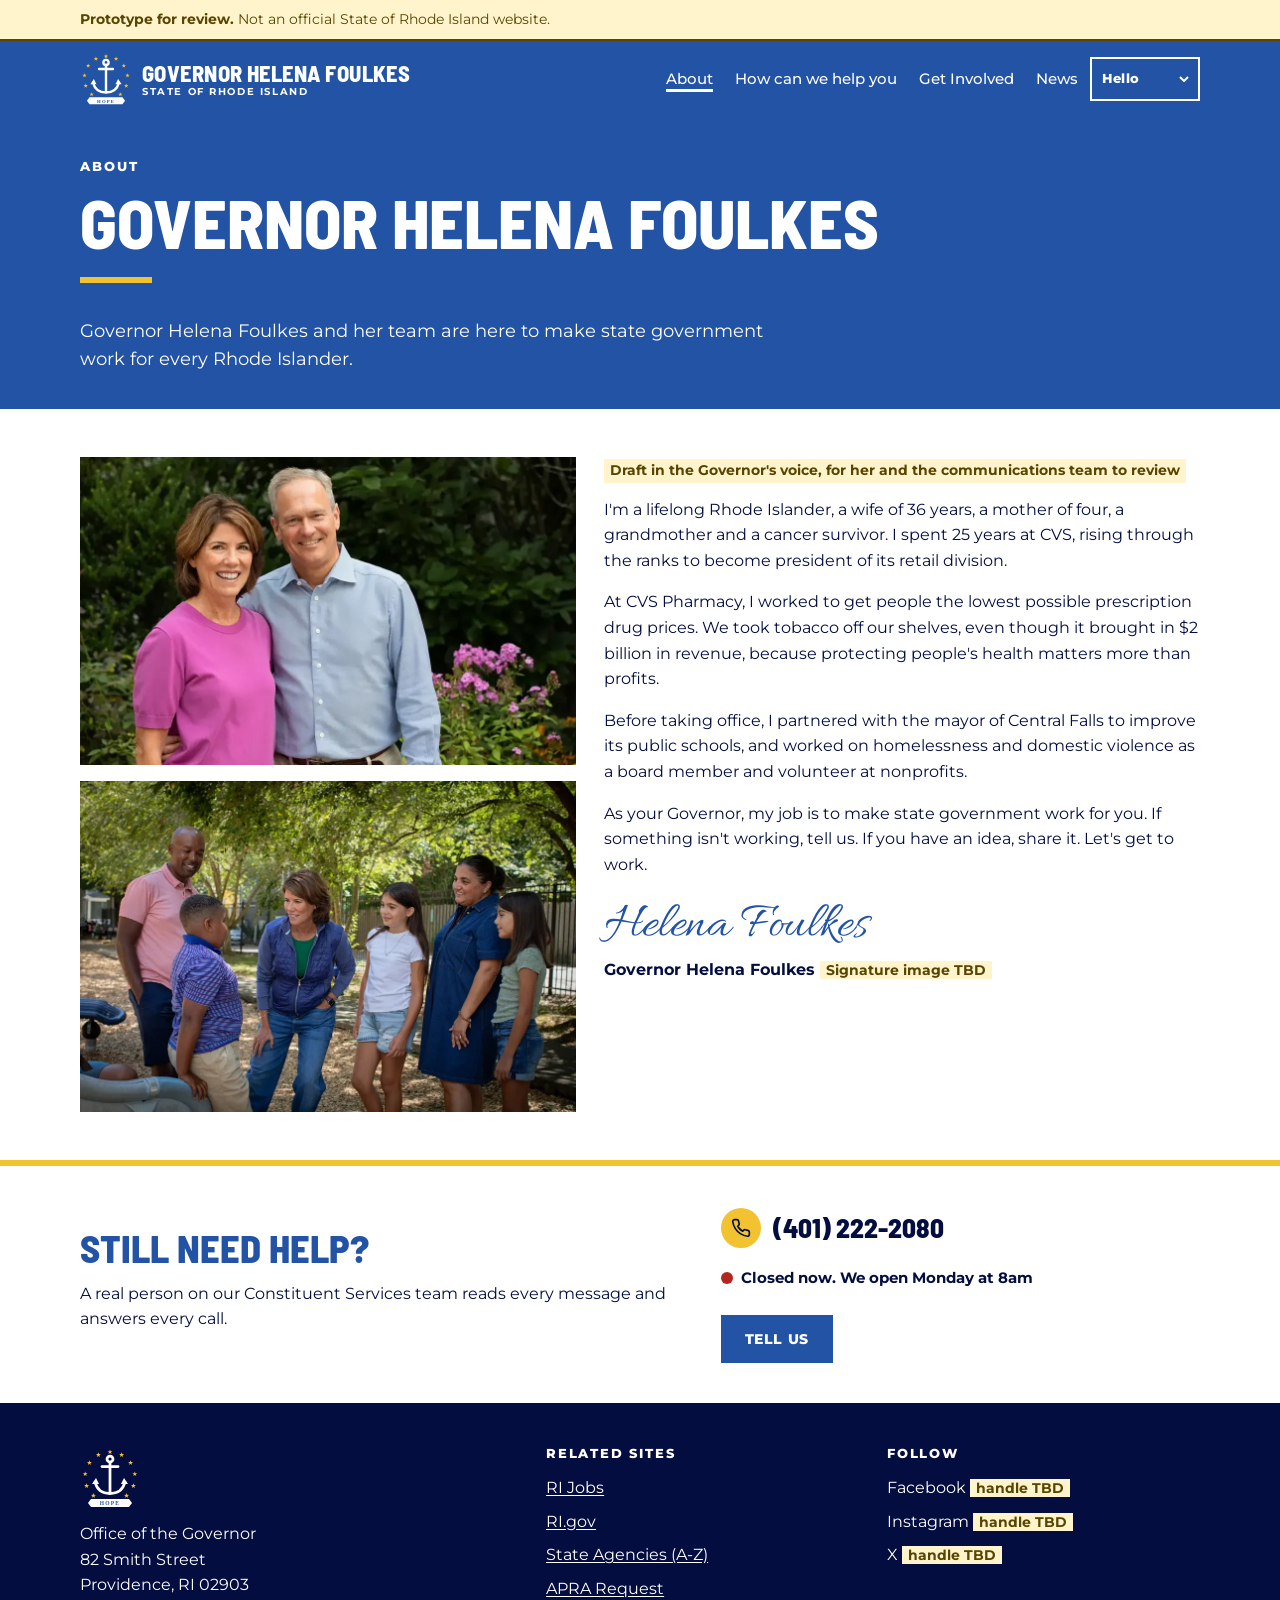
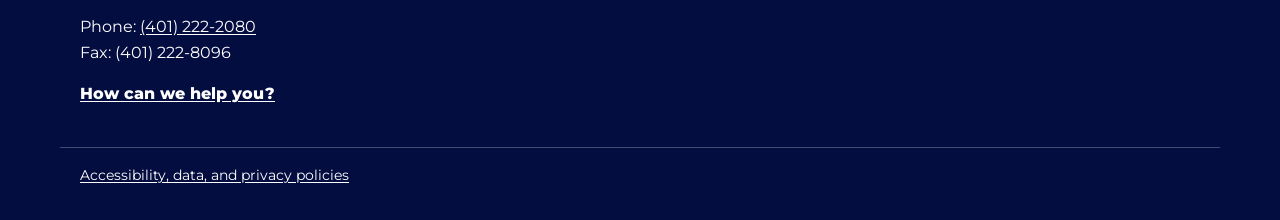
==== commit 962cb6de: "Concierge pass: life-moment services, real-person copy, open/closed status, help band - Find state s" ====
--- a/about/index.html
+++ b/about/index.html
@@ -8,7 +8,7 @@
 <meta name="description" content="About Governor Helena Foulkes.">
 <link rel="preconnect" href="https://fonts.googleapis.com">
 <link rel="preconnect" href="https://fonts.gstatic.com" crossorigin>
-<link rel="stylesheet" href="https://fonts.googleapis.com/css2?family=Barlow+Semi+Condensed:wght@600;800&family=Montserrat:wght@400;500;700;800&display=swap">
+<link rel="stylesheet" href="https://fonts.googleapis.com/css2?family=Barlow+Semi+Condensed:wght@600;800&family=Montserrat:wght@400;500;700;800&family=Allura&display=swap">
 <link rel="icon" type="image/svg+xml" href="../assets/logo-on-white.svg">
 <link rel="stylesheet" href="../assets/site.css">
 <script src="../assets/site.js" defer></script>
@@ -36,7 +36,7 @@
       </ul>
     </nav>
     <div class="top-tools">
-      <label class="sr" for="lang-select">Translate this page</label><select id="lang-select" class="lang-select notranslate" translate="no"><option value="en" lang="en" title="English">EN</option><option value="ar" lang="ar" title="العربية">AR</option><option value="zh-CN" lang="zh-CN" title="简体中文">ZH</option><option value="zh-TW" lang="zh-TW" title="繁體中文">ZH-TW</option><option value="fr" lang="fr" title="Français">FR</option><option value="it" lang="it" title="Italiano">IT</option><option value="pl" lang="pl" title="Polski">PL</option><option value="pt" lang="pt" title="Português">PT</option><option value="es" lang="es" title="Español">ES</option><option value="vi" lang="vi" title="Tiếng Việt">VI</option><option value="ht" lang="ht" title="Kreyòl ayisyen">HT</option><option value="km" lang="km" title="ភាសាខ្មែរ">KM</option></select>
+      <label class="sr" for="lang-select">Translate this page</label><select id="lang-select" class="lang-select notranslate" translate="no"><option value="en" lang="en" title="English">Hello</option><option value="ar" lang="ar" title="العربية">مرحبا</option><option value="zh-CN" lang="zh-CN" title="简体中文">你好 (简体)</option><option value="zh-TW" lang="zh-TW" title="繁體中文">你好 (繁體)</option><option value="fr" lang="fr" title="Français">Bonjour</option><option value="it" lang="it" title="Italiano">Ciao</option><option value="pl" lang="pl" title="Polski">Cześć</option><option value="pt" lang="pt" title="Português">Olá</option><option value="es" lang="es" title="Español">Hola</option><option value="vi" lang="vi" title="Tiếng Việt">Xin chào</option><option value="ht" lang="ht" title="Kreyòl ayisyen">Bonjou</option><option value="km" lang="km" title="ភាសាខ្មែរ">សួស្តី</option></select>
       <button class="menu-btn" type="button" aria-expanded="false" aria-controls="site-nav">Menu</button>
     </div>
   </div>
@@ -52,17 +52,33 @@
     <img src="../assets/img/about-family.webp" alt="Governor Helena Foulkes with her husband, Bill" width="1000" height="620">
     <img src="../assets/img/about-placeholder.webp" alt="Governor Foulkes talking with a family at a park" width="1000" height="667">
   </div>
-  <div class="prose">
-    <p>Governor Helena Foulkes is a lifelong Rhode Islander, wife of 36 years, mother of four, grandmother, and cancer survivor. She rose through the ranks of CVS over 25 years to become president of its retail division.</p>
-    <p>As President of CVS Pharmacy, Helena worked to get consumers the lowest possible prescription drug prices. She removed tobacco products from the shelves, even though tobacco brought in $2 billion in revenue, because protecting people's health matters more than profits.</p>
-    <p>Before taking office, Helena partnered with the mayor of Central Falls to improve its public schools, and fought homelessness and domestic violence as a board member and volunteer at nonprofits.</p>
-    <p>As Governor, Helena is focused on making state government work for every Rhode Islander. <span class="ph">Bio to be updated</span></p>
-    <h2>Office of the Governor</h2>
-    <p>Office of the Governor<br>82 Smith Street<br>Providence, RI 02903<br>Phone: <a href="tel:+14012222080">(401) 222-2080</a></p>
+  <div class="prose letter">
+    <p class="ph">Draft in the Governor's voice, for her and the communications team to review</p>
+    <p>I'm a lifelong Rhode Islander, a wife of 36 years, a mother of four, a grandmother and a cancer survivor. I spent 25 years at CVS, rising through the ranks to become president of its retail division.</p>
+    <p>At CVS Pharmacy, I worked to get people the lowest possible prescription drug prices. We took tobacco off our shelves, even though it brought in $2 billion in revenue, because protecting people's health matters more than profits.</p>
+    <p>Before taking office, I partnered with the mayor of Central Falls to improve its public schools, and worked on homelessness and domestic violence as a board member and volunteer at nonprofits.</p>
+    <p>As your Governor, my job is to make state government work for you. If something isn't working, tell us. If you have an idea, share it. Let's get to work.</p>
+    <p class="signature" aria-label="Signed, Helena Foulkes">Helena Foulkes</p>
+    <p class="sig-name">Governor Helena Foulkes <span class="ph">Signature image TBD</span></p>
   </div>
 </div></section>
 
 </main>
+
+<section class="need-help" id="need-help" aria-labelledby="need-help-h">
+  <div class="wrap need-grid">
+    <div>
+      <h2 id="need-help-h">Still need help?</h2>
+      <p>A real person on our Constituent Services team reads every message and answers every call.</p>
+    </div>
+    <div class="need-actions">
+      <p class="need-phone"><span class="ico ico-sm" aria-hidden="true"><svg viewBox="0 0 24 24" fill="none" stroke="currentColor" stroke-width="2" stroke-linecap="round" stroke-linejoin="round"><path d="M22 16.9v3a2 2 0 0 1-2.2 2 19.8 19.8 0 0 1-8.6-3.1 19.5 19.5 0 0 1-6-6A19.8 19.8 0 0 1 2.1 4.2 2 2 0 0 1 4.1 2h3a2 2 0 0 1 2 1.7c.1 1 .4 1.9.7 2.8a2 2 0 0 1-.5 2.1L8 9.9a16 16 0 0 0 6 6l1.3-1.3a2 2 0 0 1 2.1-.4c.9.3 1.8.6 2.8.7a2 2 0 0 1 1.7 2z"/></svg></span><a href="tel:+14012222080">(401) 222-2080</a></p>
+      <p><span class="open-status" data-open="8" data-close="17"><span class="dot" aria-hidden="true"></span><span class="open-text">Open Monday to Friday, 8am to 5pm</span></span></p>
+      <a class="btn btn-blue" href="../how-can-we-help/#problem">Tell us</a>
+    </div>
+  </div>
+  <a class="help-fab" href="#need-help">Need help?</a>
+</section>
 
 <footer class="foot">
   <div class="wrap foot-grid">
--- a/assets/site.css
+++ b/assets/site.css
@@ -120,6 +120,17 @@
 .news-item h3{margin:.1em 0 .3em}
 .news-date{font-weight:700;color:var(--muted);font-size:.9rem;margin:0}
 .page-head .news-date{color:var(--white)}
+/* news list: same layout as helenatransition.com/news */
+.news{list-style:none;margin:0;padding:0}
+.news li{display:grid;grid-template-columns:160px 1fr;gap:28px;padding:24px 0;border-bottom:1px solid var(--lav)}
+.news li:first-child{border-top:1px solid var(--lav)}
+.news .when{font-family:var(--display);font-weight:800;font-size:1.25rem;text-transform:uppercase;color:var(--blue);line-height:1.15}
+.news .tag{display:inline-block;font-size:.7rem;font-weight:800;letter-spacing:.14em;text-transform:uppercase;background:#DAEBD6;color:var(--navy);padding:2px 8px;margin-bottom:8px}
+.news h3{font-family:var(--body);font-weight:800;font-size:1.2rem;line-height:1.35;margin-bottom:6px}
+.news h3 a{color:var(--navy);text-decoration:none}
+.news h3 a:hover{text-decoration:underline}
+.news p{margin:0;color:var(--muted)}
+@media (max-width:640px){.news li{grid-template-columns:1fr;gap:6px}}
 .more{font-weight:800;text-transform:uppercase;font-size:.9rem}
 .link-list{list-style:none;padding:0;margin:0}
 .link-list li{padding:8px 0;border-bottom:1px solid var(--lav)}
@@ -178,3 +189,45 @@
 .foot-legal{border-top:1px solid rgba(255,255,255,.25);margin-top:24px;padding-top:16px;font-size:.88rem}
 
 @media (prefers-reduced-motion:reduce){*{transition:none!important;animation:none!important;scroll-behavior:auto!important}}
+
+/* ---------- concierge pass ---------- */
+/* icons: navy line icon on a gold disc (decorative) */
+.ico{display:inline-flex;align-items:center;justify-content:center;width:52px;height:52px;border-radius:50%;background:var(--gold);color:var(--navy);flex:none;margin-bottom:14px}
+.ico svg{width:26px;height:26px}
+.ico-sm{width:40px;height:40px;margin:0}
+.ico-sm svg{width:20px;height:20px}
+.card{border-top:4px solid var(--gold)}
+a.card:hover{border-color:var(--blue);border-top-color:var(--gold)}
+/* life-moment rows */
+.acc summary{display:flex;align-items:center;gap:14px;padding:16px 40px 16px 0}
+.acc summary::after{top:50%;transform:translateY(-50%)}
+.acc-t{display:flex;flex-direction:column}
+.acc summary h3{display:block;font-family:var(--body);font-weight:800;font-size:1.08rem;line-height:1.3}
+.acc-sub{font-size:.85rem;color:var(--muted);font-weight:500}
+.acc .link-list{padding:0 0 16px 54px}
+/* open/closed indicator */
+.open-status{display:inline-flex;align-items:center;gap:8px;font-weight:700;font-size:.95rem}
+.open-status .dot{width:12px;height:12px;border-radius:50%;background:var(--muted)}
+.open-status.is-open .dot{background:#1E7F38;box-shadow:0 0 0 4px rgba(30,127,56,.18)}
+.open-status.is-closed .dot{background:var(--err)}
+/* still need help band */
+.need-help{background:var(--white);border-top:6px solid var(--gold);padding:40px 0}
+.need-grid{display:grid;gap:18px;align-items:center}
+.need-help h2{margin-bottom:.3em}
+.need-help p{margin:0 0 10px}
+.need-actions{display:flex;flex-direction:column;align-items:flex-start;gap:6px}
+.need-phone{display:flex;align-items:center;gap:12px;font-family:var(--display);font-weight:800;font-size:1.7rem}
+.need-phone a{color:var(--navy);text-decoration:none}
+.need-actions .btn{margin-top:8px}
+@media (min-width:800px){.need-grid{grid-template-columns:1.3fr 1fr}}
+/* sticky help button on phones */
+.help-fab{position:fixed;right:16px;bottom:16px;z-index:30;background:var(--gold);color:var(--navy);font-weight:800;text-decoration:none;padding:14px 20px;min-height:48px;box-shadow:0 4px 14px rgba(4,13,64,.3);text-transform:uppercase;font-size:.85rem;letter-spacing:.04em}
+.help-fab:hover{color:var(--navy);background:#F7D56A}
+@media (max-width:899px){body{padding-bottom:80px}}
+@media (min-width:900px){.help-fab{display:none}}
+/* about letter */
+.letter .signature{font-family:"Allura","Brush Script MT",cursive;font-size:3.2rem;line-height:1;color:var(--blue);margin:24px 0 4px}
+.letter .sig-name{font-weight:700}
+.page-head .eyebrow{color:var(--white)}
+.hero-copy h1::after,.page-head h1::after{content:"";display:block;width:72px;height:6px;background:var(--gold);margin-top:18px}
+.letter > .ph{white-space:normal;display:inline-block}
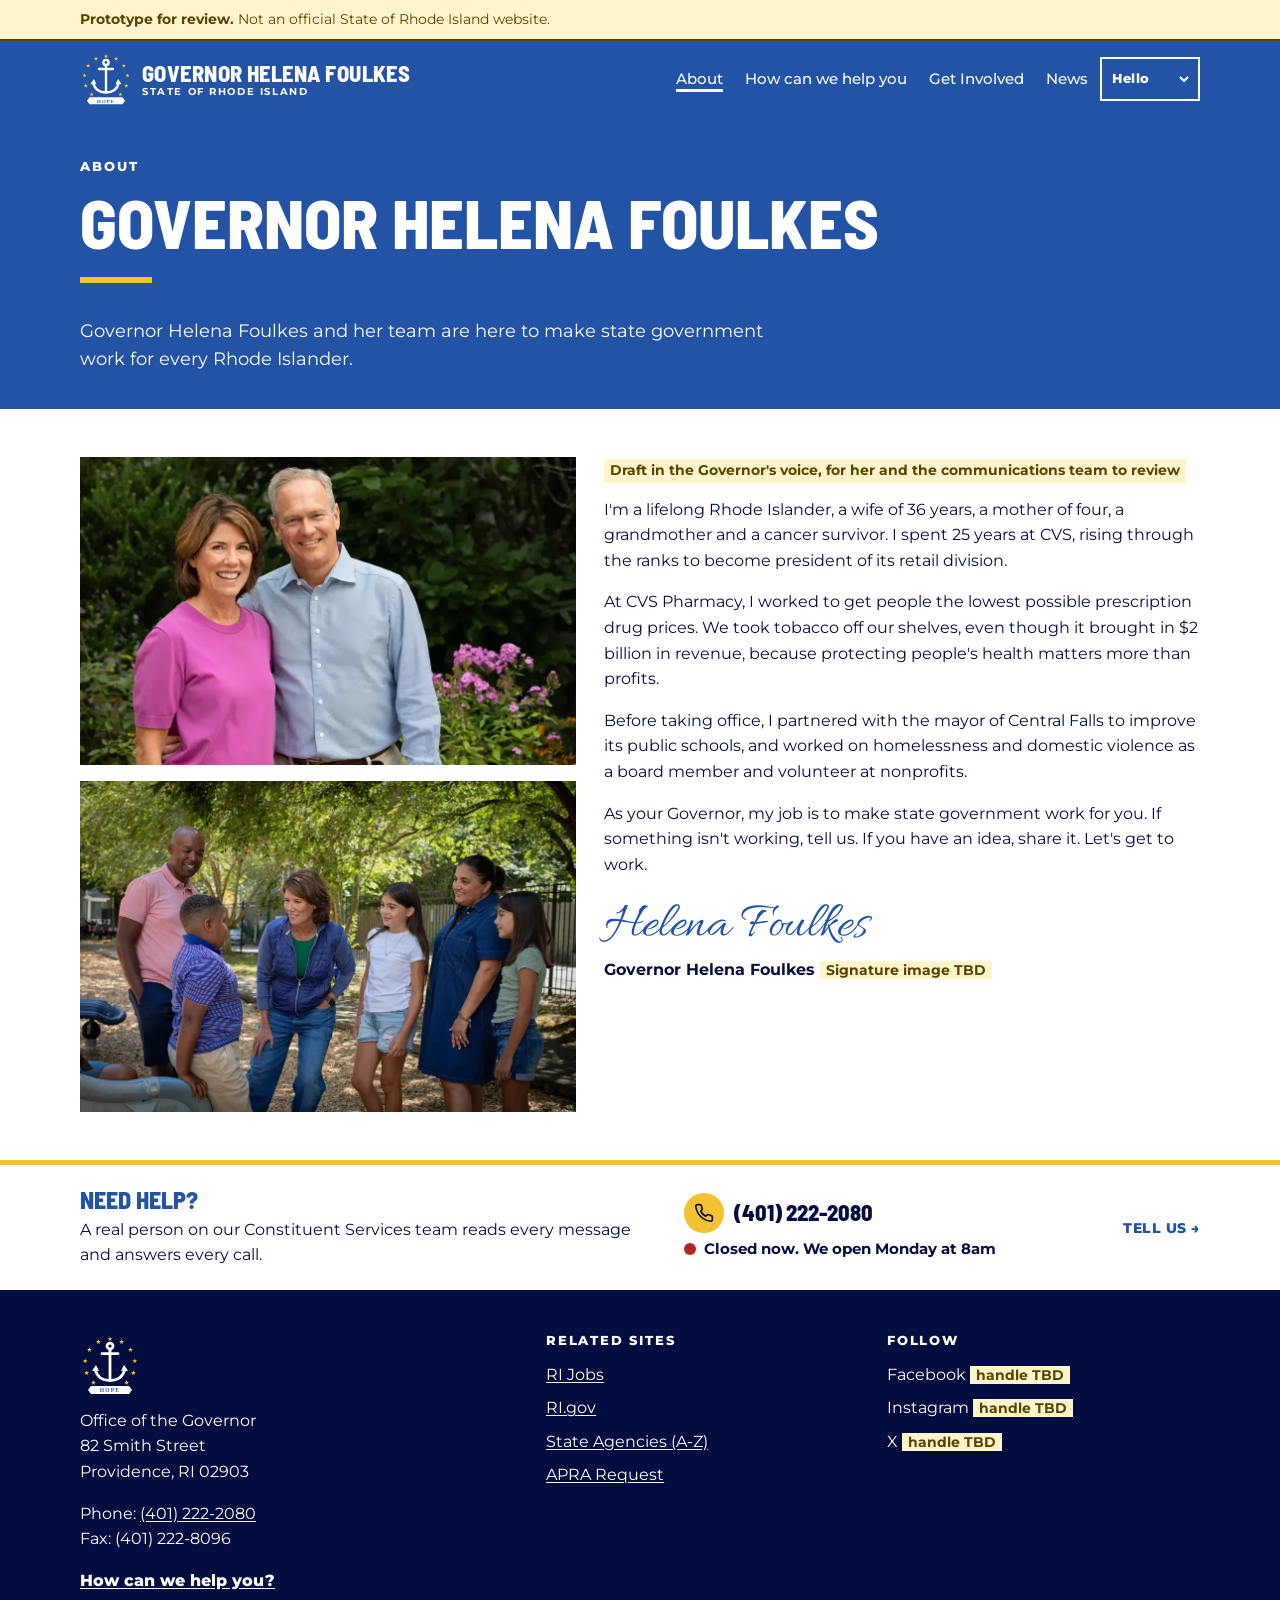
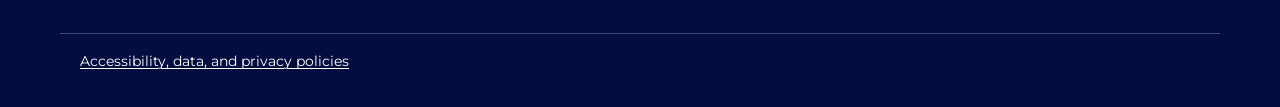
==== commit aab753c2: "Compact "Need help?" band and new language list - Band renamed "Need help?", shorter, with a "Tell u" ====
--- a/about/index.html
+++ b/about/index.html
@@ -36,7 +36,7 @@
       </ul>
     </nav>
     <div class="top-tools">
-      <label class="sr" for="lang-select">Translate this page</label><select id="lang-select" class="lang-select notranslate" translate="no"><option value="en" lang="en" title="English">Hello</option><option value="ar" lang="ar" title="العربية">مرحبا</option><option value="zh-CN" lang="zh-CN" title="简体中文">你好 (简体)</option><option value="zh-TW" lang="zh-TW" title="繁體中文">你好 (繁體)</option><option value="fr" lang="fr" title="Français">Bonjour</option><option value="it" lang="it" title="Italiano">Ciao</option><option value="pl" lang="pl" title="Polski">Cześć</option><option value="pt" lang="pt" title="Português">Olá</option><option value="es" lang="es" title="Español">Hola</option><option value="vi" lang="vi" title="Tiếng Việt">Xin chào</option><option value="ht" lang="ht" title="Kreyòl ayisyen">Bonjou</option><option value="km" lang="km" title="ភាសាខ្មែរ">សួស្តី</option></select>
+      <label class="sr" for="lang-select">Translate this page</label><select id="lang-select" class="lang-select notranslate" translate="no"><option value="en" lang="en" title="English">Hello</option><option value="es" lang="es" title="Spanish (Español)">Hola</option><option value="pt" lang="pt" title="Portuguese (Português)">Olá</option><option value="fr" lang="fr" title="French (Français)">Bonjour</option><option value="ht" lang="ht" title="Haitian Creole (Kreyòl ayisyen)">Bonjou</option><option value="zh-CN" lang="zh-CN" title="Chinese (中文)">你好</option><option value="it" lang="it" title="Italian (Italiano)">Ciao</option><option value="ar" lang="ar" title="Arabic (العربية)">مرحبا</option></select>
       <button class="menu-btn" type="button" aria-expanded="false" aria-controls="site-nav">Menu</button>
     </div>
   </div>
@@ -68,14 +68,14 @@
 <section class="need-help" id="need-help" aria-labelledby="need-help-h">
   <div class="wrap need-grid">
     <div>
-      <h2 id="need-help-h">Still need help?</h2>
+      <h2 id="need-help-h">Need help?</h2>
       <p>A real person on our Constituent Services team reads every message and answers every call.</p>
     </div>
-    <div class="need-actions">
+    <div class="need-call">
       <p class="need-phone"><span class="ico ico-sm" aria-hidden="true"><svg viewBox="0 0 24 24" fill="none" stroke="currentColor" stroke-width="2" stroke-linecap="round" stroke-linejoin="round"><path d="M22 16.9v3a2 2 0 0 1-2.2 2 19.8 19.8 0 0 1-8.6-3.1 19.5 19.5 0 0 1-6-6A19.8 19.8 0 0 1 2.1 4.2 2 2 0 0 1 4.1 2h3a2 2 0 0 1 2 1.7c.1 1 .4 1.9.7 2.8a2 2 0 0 1-.5 2.1L8 9.9a16 16 0 0 0 6 6l1.3-1.3a2 2 0 0 1 2.1-.4c.9.3 1.8.6 2.8.7a2 2 0 0 1 1.7 2z"/></svg></span><a href="tel:+14012222080">(401) 222-2080</a></p>
       <p><span class="open-status" data-open="8" data-close="17"><span class="dot" aria-hidden="true"></span><span class="open-text">Open Monday to Friday, 8am to 5pm</span></span></p>
-      <a class="btn btn-blue" href="../how-can-we-help/#problem">Tell us</a>
     </div>
+    <p class="need-tell"><a class="card-cta" href="../how-can-we-help/#problem">Tell us <span aria-hidden="true">&rarr;</span></a></p>
   </div>
   <a class="help-fab" href="#need-help">Need help?</a>
 </section>
--- a/assets/site.css
+++ b/assets/site.css
@@ -210,16 +210,17 @@
 .open-status .dot{width:12px;height:12px;border-radius:50%;background:var(--muted)}
 .open-status.is-open .dot{background:#1E7F38;box-shadow:0 0 0 4px rgba(30,127,56,.18)}
 .open-status.is-closed .dot{background:var(--err)}
-/* still need help band */
-.need-help{background:var(--white);border-top:6px solid var(--gold);padding:40px 0}
-.need-grid{display:grid;gap:18px;align-items:center}
-.need-help h2{margin-bottom:.3em}
-.need-help p{margin:0 0 10px}
-.need-actions{display:flex;flex-direction:column;align-items:flex-start;gap:6px}
-.need-phone{display:flex;align-items:center;gap:12px;font-family:var(--display);font-weight:800;font-size:1.7rem}
+/* need help band: compact, same on every page */
+.need-help{background:var(--white);border-top:5px solid var(--gold);padding:22px 0}
+.need-grid{display:grid;gap:10px;align-items:center}
+.need-help h2{font-size:1.5rem;margin:0 0 .15em}
+.need-help p{margin:0}
+.need-call{display:flex;flex-direction:column;gap:4px}
+.need-phone{display:flex;align-items:center;gap:10px;font-family:var(--display);font-weight:800;font-size:1.4rem}
 .need-phone a{color:var(--navy);text-decoration:none}
-.need-actions .btn{margin-top:8px}
-@media (min-width:800px){.need-grid{grid-template-columns:1.3fr 1fr}}
+.need-tell .card-cta{text-decoration:none}
+.need-tell .card-cta:hover{text-decoration:underline}
+@media (min-width:900px){.need-grid{grid-template-columns:1.4fr 1fr auto;gap:28px}}
 /* sticky help button on phones */
 .help-fab{position:fixed;right:16px;bottom:16px;z-index:30;background:var(--gold);color:var(--navy);font-weight:800;text-decoration:none;padding:14px 20px;min-height:48px;box-shadow:0 4px 14px rgba(4,13,64,.3);text-transform:uppercase;font-size:.85rem;letter-spacing:.04em}
 .help-fab:hover{color:var(--navy);background:#F7D56A}
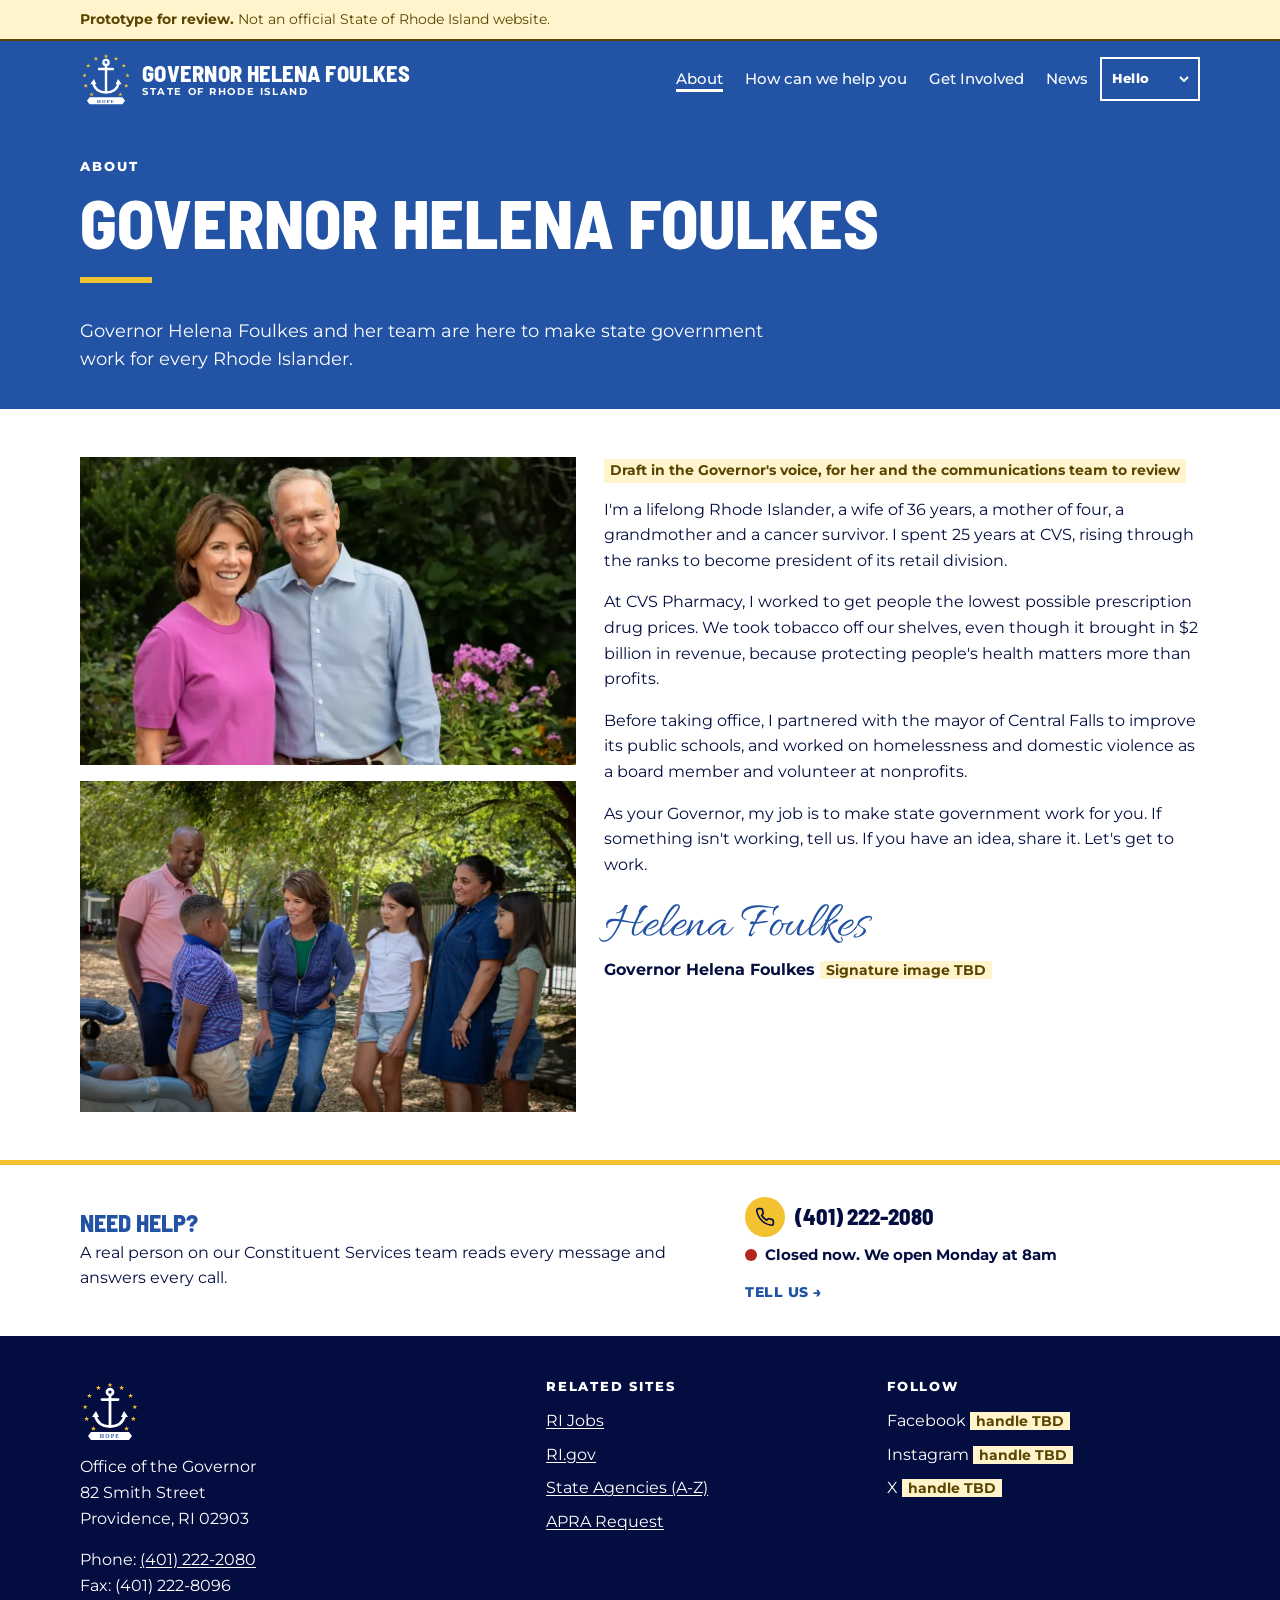
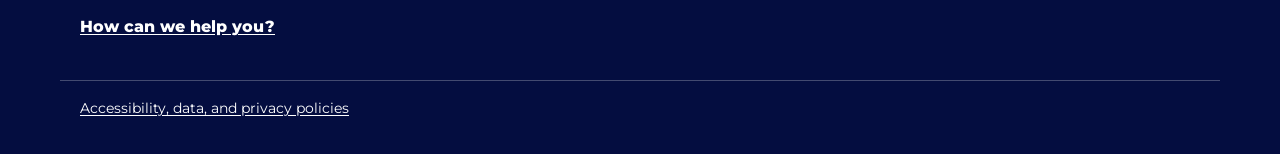
==== commit 458f10bc: "Need help band: Tell us under the hours, a bit taller; home cards reordered Co-Authored-By: Claude O" ====
--- a/about/index.html
+++ b/about/index.html
@@ -74,8 +74,8 @@
     <div class="need-call">
       <p class="need-phone"><span class="ico ico-sm" aria-hidden="true"><svg viewBox="0 0 24 24" fill="none" stroke="currentColor" stroke-width="2" stroke-linecap="round" stroke-linejoin="round"><path d="M22 16.9v3a2 2 0 0 1-2.2 2 19.8 19.8 0 0 1-8.6-3.1 19.5 19.5 0 0 1-6-6A19.8 19.8 0 0 1 2.1 4.2 2 2 0 0 1 4.1 2h3a2 2 0 0 1 2 1.7c.1 1 .4 1.9.7 2.8a2 2 0 0 1-.5 2.1L8 9.9a16 16 0 0 0 6 6l1.3-1.3a2 2 0 0 1 2.1-.4c.9.3 1.8.6 2.8.7a2 2 0 0 1 1.7 2z"/></svg></span><a href="tel:+14012222080">(401) 222-2080</a></p>
       <p><span class="open-status" data-open="8" data-close="17"><span class="dot" aria-hidden="true"></span><span class="open-text">Open Monday to Friday, 8am to 5pm</span></span></p>
+      <p class="need-tell"><a class="card-cta" href="../how-can-we-help/#problem">Tell us <span aria-hidden="true">&rarr;</span></a></p>
     </div>
-    <p class="need-tell"><a class="card-cta" href="../how-can-we-help/#problem">Tell us <span aria-hidden="true">&rarr;</span></a></p>
   </div>
   <a class="help-fab" href="#need-help">Need help?</a>
 </section>
--- a/assets/site.css
+++ b/assets/site.css
@@ -211,16 +211,17 @@
 .open-status.is-open .dot{background:#1E7F38;box-shadow:0 0 0 4px rgba(30,127,56,.18)}
 .open-status.is-closed .dot{background:var(--err)}
 /* need help band: compact, same on every page */
-.need-help{background:var(--white);border-top:5px solid var(--gold);padding:22px 0}
+.need-help{background:var(--white);border-top:5px solid var(--gold);padding:32px 0}
 .need-grid{display:grid;gap:10px;align-items:center}
 .need-help h2{font-size:1.5rem;margin:0 0 .15em}
 .need-help p{margin:0}
-.need-call{display:flex;flex-direction:column;gap:4px}
+.need-call{display:flex;flex-direction:column;gap:6px}
+.need-tell{margin-top:4px!important}
 .need-phone{display:flex;align-items:center;gap:10px;font-family:var(--display);font-weight:800;font-size:1.4rem}
 .need-phone a{color:var(--navy);text-decoration:none}
 .need-tell .card-cta{text-decoration:none}
 .need-tell .card-cta:hover{text-decoration:underline}
-@media (min-width:900px){.need-grid{grid-template-columns:1.4fr 1fr auto;gap:28px}}
+@media (min-width:900px){.need-grid{grid-template-columns:1.4fr 1fr;gap:28px}}
 /* sticky help button on phones */
 .help-fab{position:fixed;right:16px;bottom:16px;z-index:30;background:var(--gold);color:var(--navy);font-weight:800;text-decoration:none;padding:14px 20px;min-height:48px;box-shadow:0 4px 14px rgba(4,13,64,.3);text-transform:uppercase;font-size:.85rem;letter-spacing:.04em}
 .help-fab:hover{color:var(--navy);background:#F7D56A}
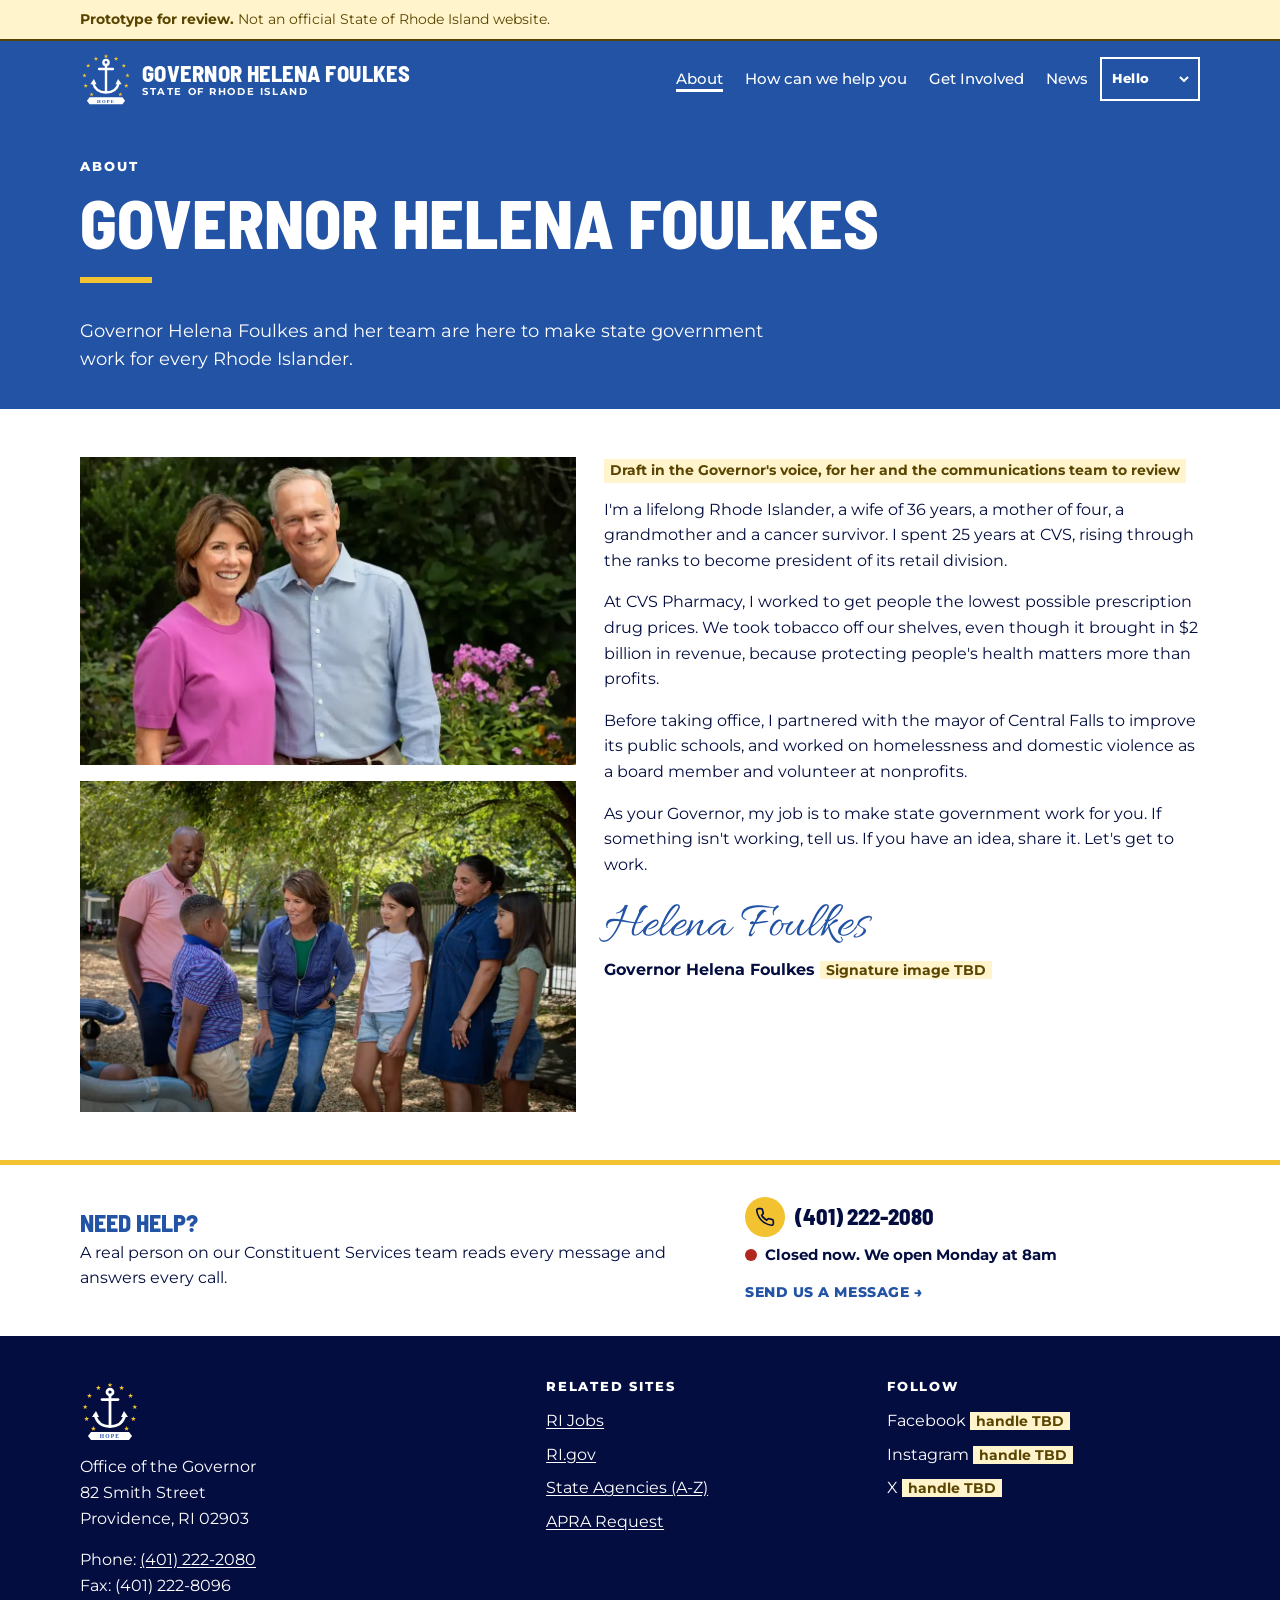
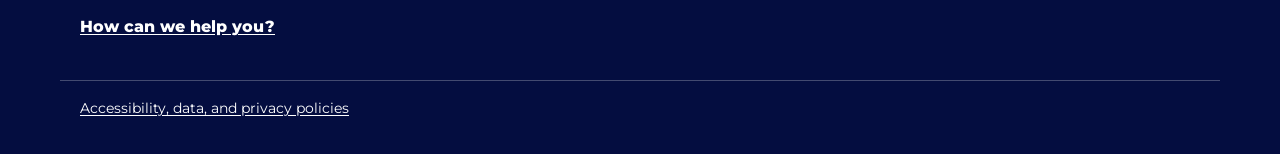
==== commit 8cae92de: "Need help band: link reads Send us a message Co-Authored-By: Claude Opus 5.5 <noreply@anthropic.com>" ====
--- a/about/index.html
+++ b/about/index.html
@@ -74,7 +74,7 @@
     <div class="need-call">
       <p class="need-phone"><span class="ico ico-sm" aria-hidden="true"><svg viewBox="0 0 24 24" fill="none" stroke="currentColor" stroke-width="2" stroke-linecap="round" stroke-linejoin="round"><path d="M22 16.9v3a2 2 0 0 1-2.2 2 19.8 19.8 0 0 1-8.6-3.1 19.5 19.5 0 0 1-6-6A19.8 19.8 0 0 1 2.1 4.2 2 2 0 0 1 4.1 2h3a2 2 0 0 1 2 1.7c.1 1 .4 1.9.7 2.8a2 2 0 0 1-.5 2.1L8 9.9a16 16 0 0 0 6 6l1.3-1.3a2 2 0 0 1 2.1-.4c.9.3 1.8.6 2.8.7a2 2 0 0 1 1.7 2z"/></svg></span><a href="tel:+14012222080">(401) 222-2080</a></p>
       <p><span class="open-status" data-open="8" data-close="17"><span class="dot" aria-hidden="true"></span><span class="open-text">Open Monday to Friday, 8am to 5pm</span></span></p>
-      <p class="need-tell"><a class="card-cta" href="../how-can-we-help/#problem">Tell us <span aria-hidden="true">&rarr;</span></a></p>
+      <p class="need-tell"><a class="card-cta" href="../how-can-we-help/#problem">Send us a message <span aria-hidden="true">&rarr;</span></a></p>
     </div>
   </div>
   <a class="help-fab" href="#need-help">Need help?</a>
